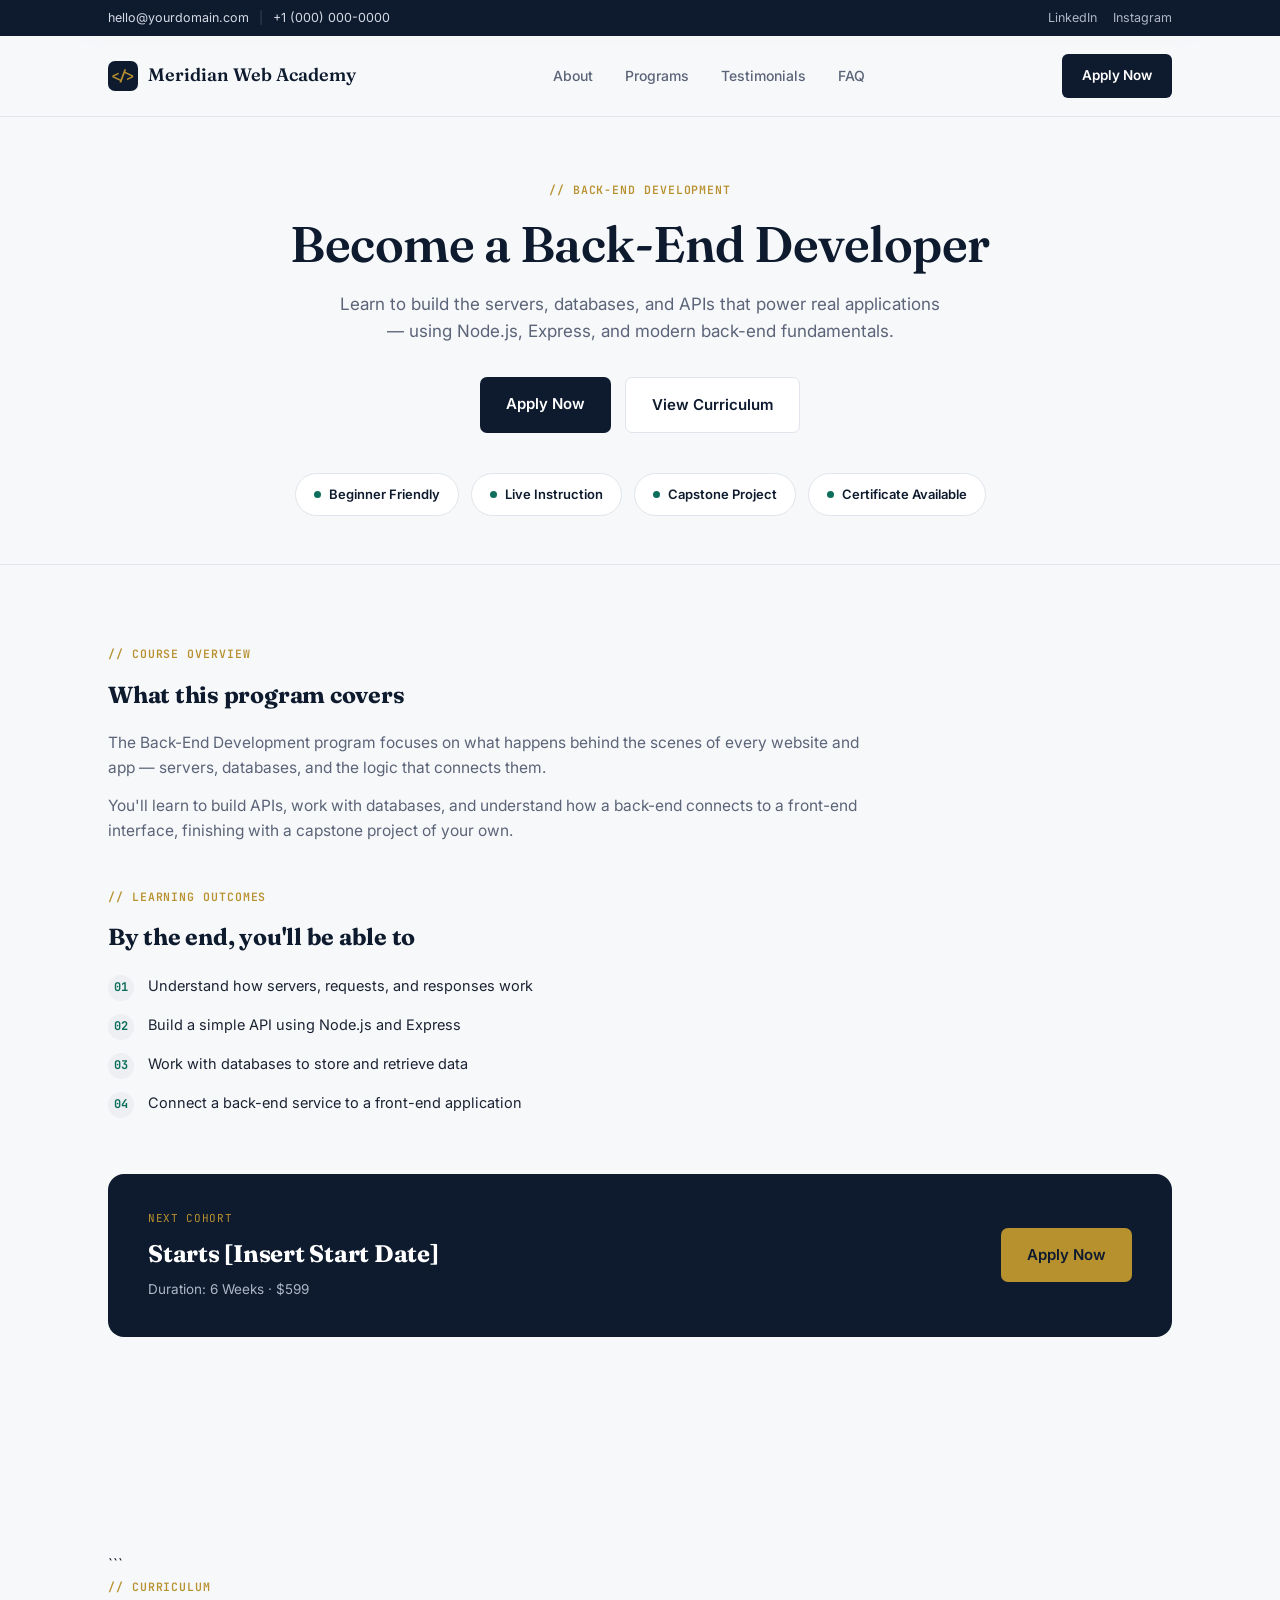
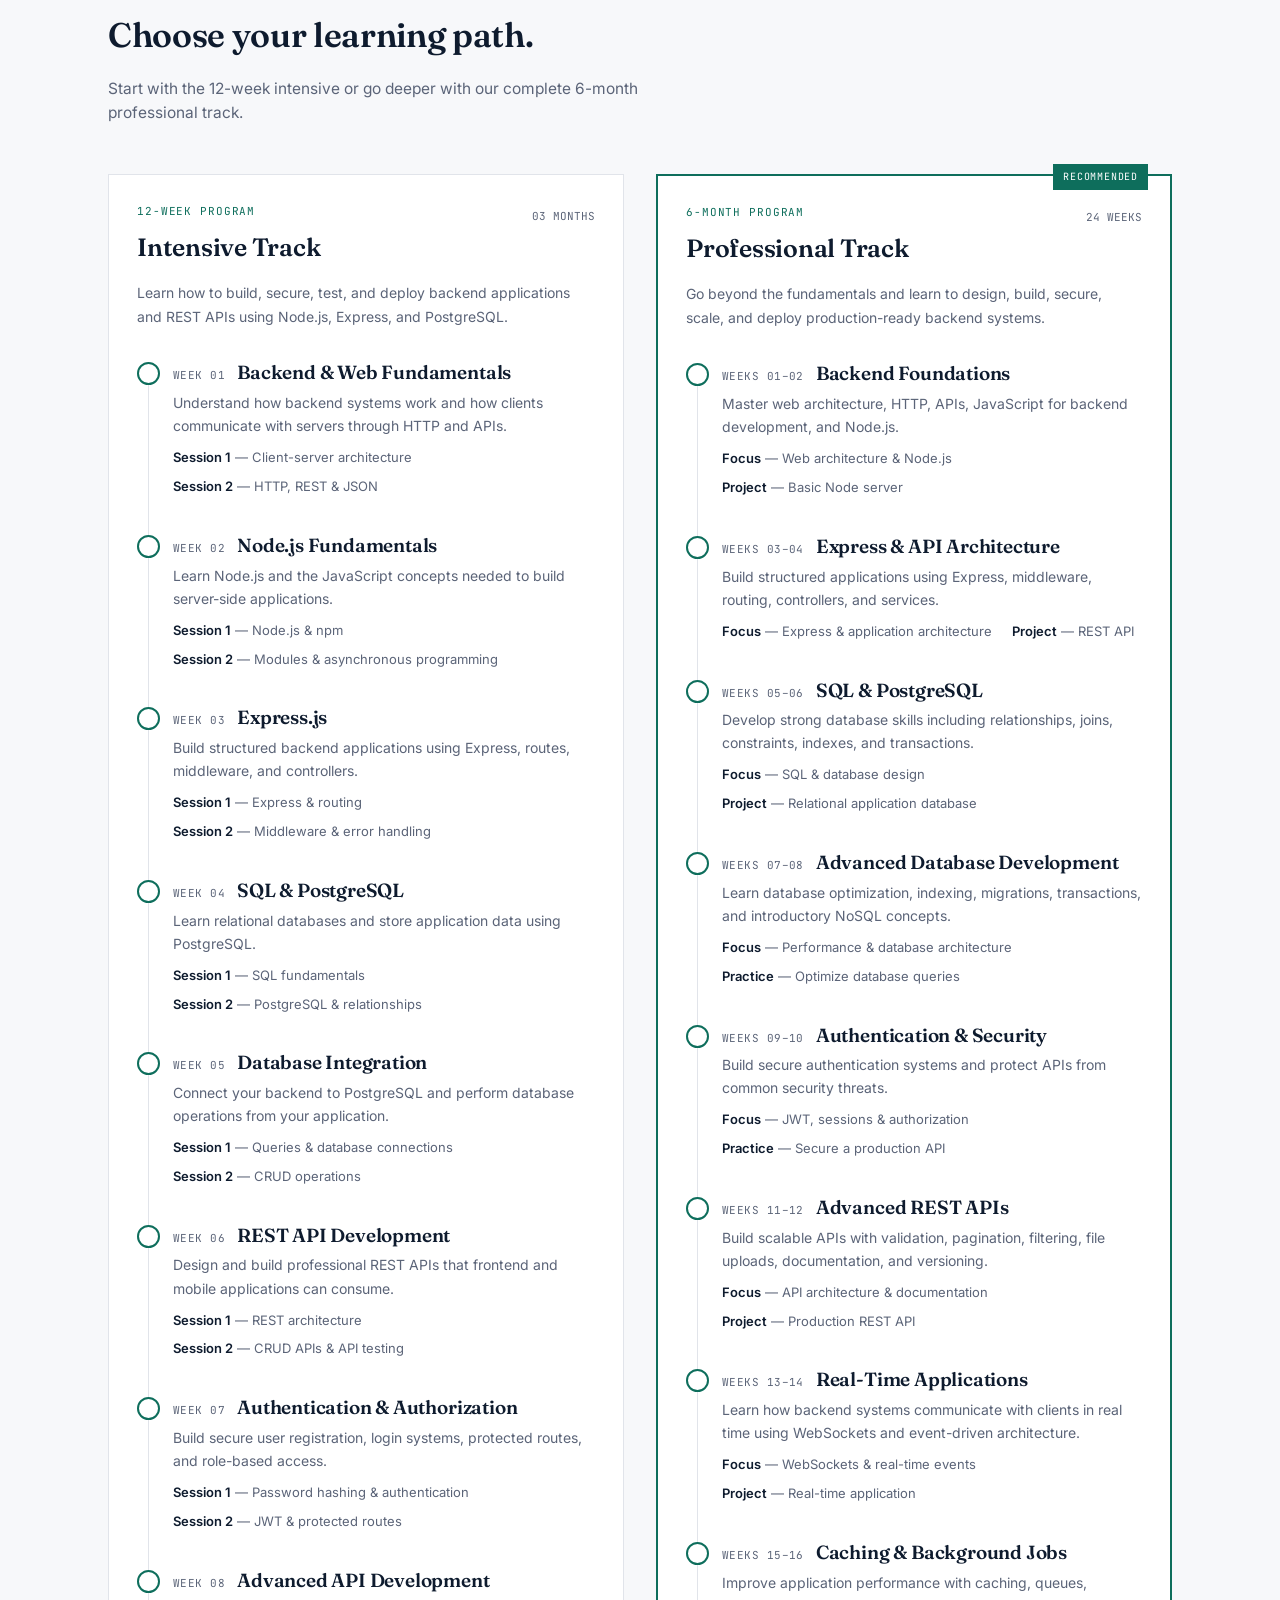
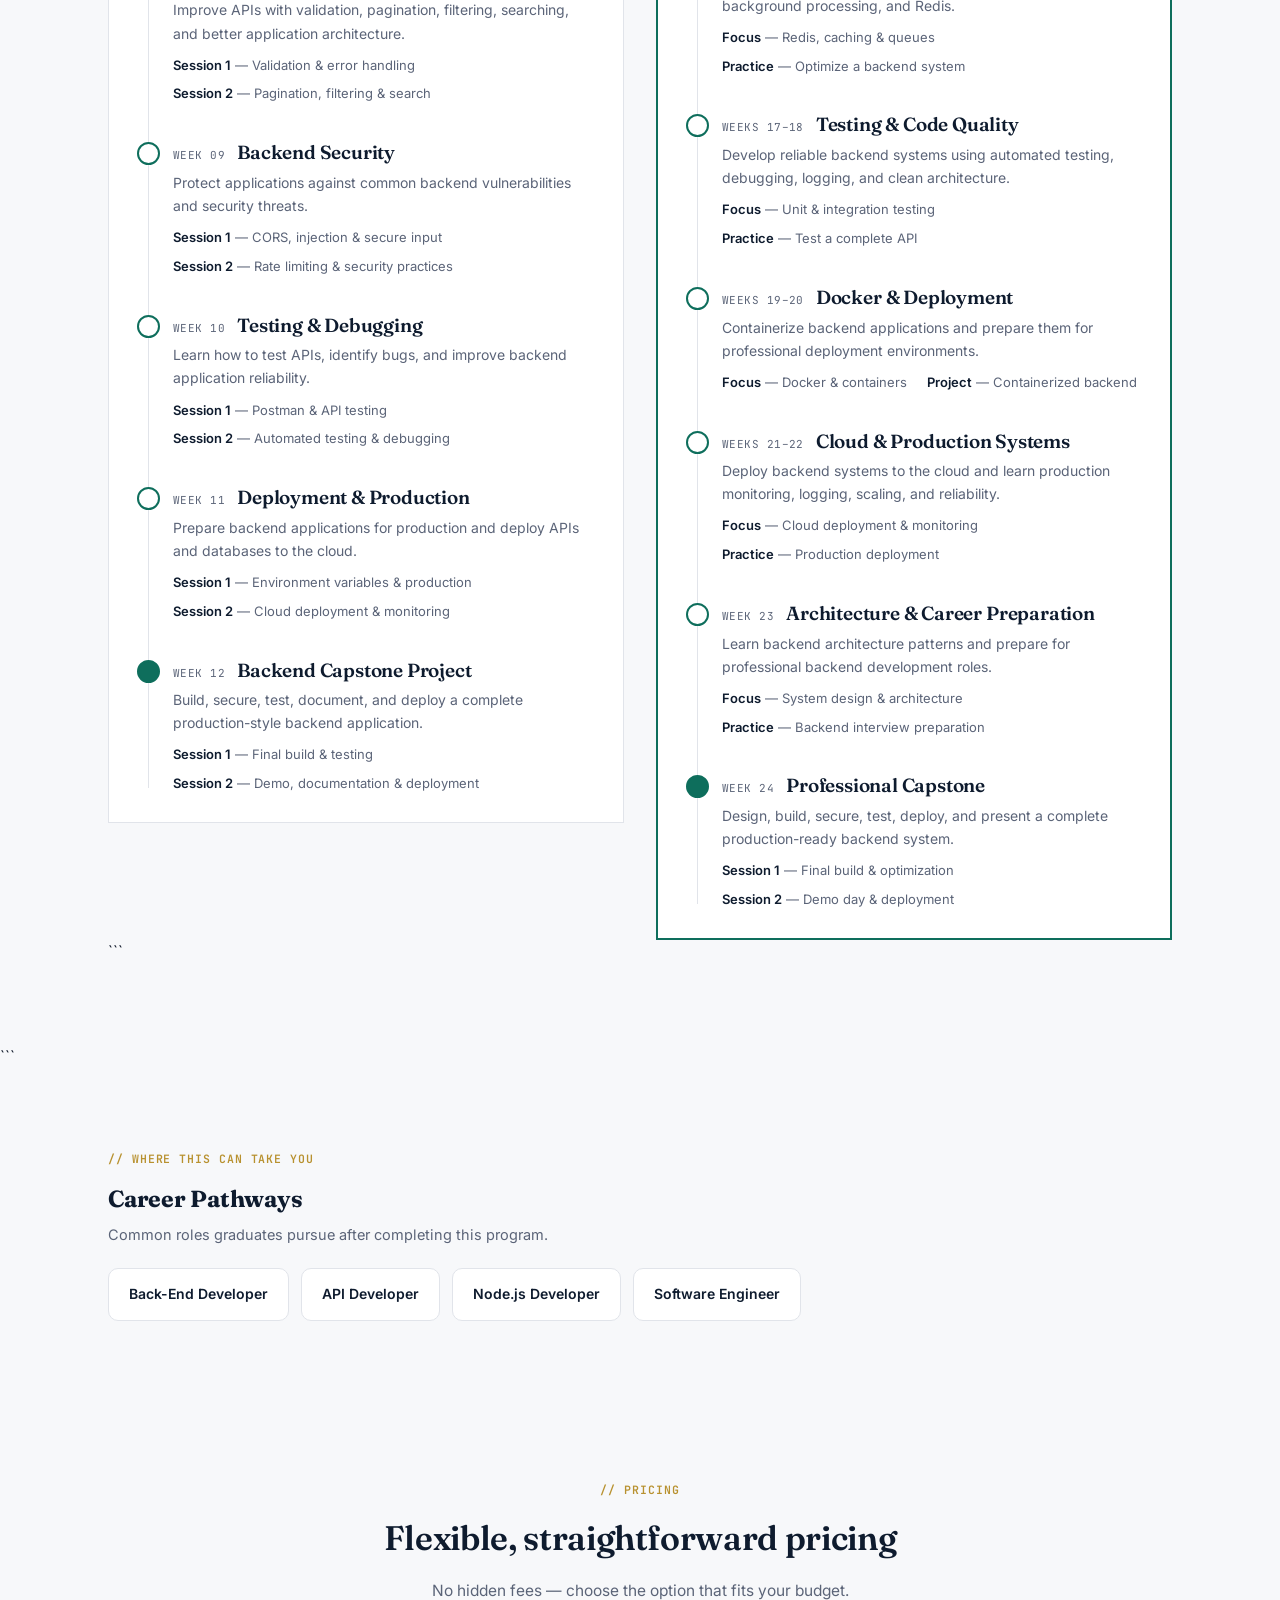
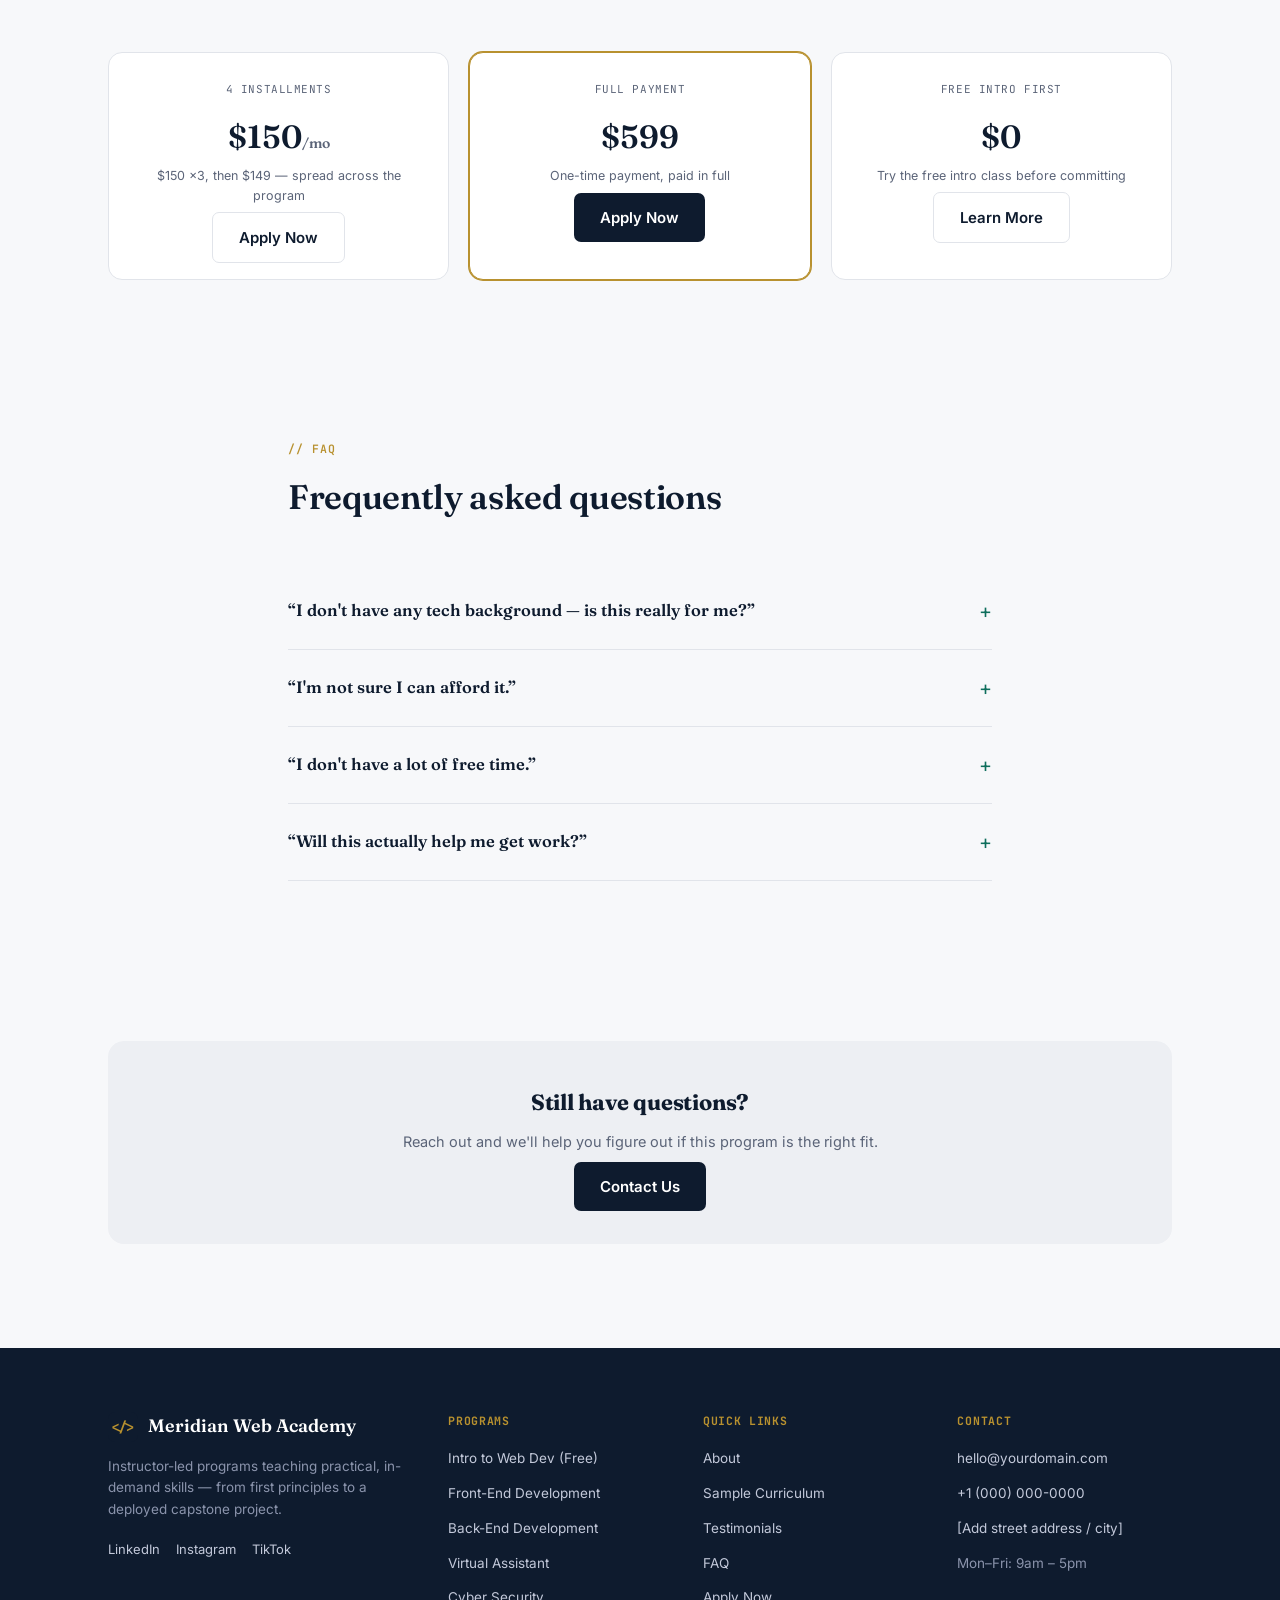
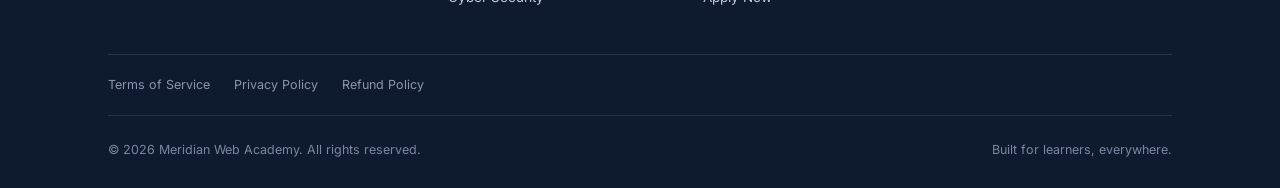
==== backend-development.html @ faec6635 "meridian web academy" ====
<!DOCTYPE html>
<html lang="en">
<head>
<meta charset="UTF-8">
<title>Back-End Development — Meridian Web Academy</title>
<meta name="viewport" content="width=device-width, initial-scale=1.0">
<link rel="preconnect" href="https://fonts.googleapis.com">
<link rel="preconnect" href="https://fonts.gstatic.com" crossorigin>
<link href="https://fonts.googleapis.com/css2?family=Fraunces:opsz,wght@9..144,500;9..144,600;9..144,700&family=Inter:wght@400;500;600;700&family=JetBrains+Mono:wght@500;600&display=swap" rel="stylesheet">
<link rel="stylesheet" href="css/styles.css">
</head>
<body>

<header>
  <div class="topbar">
    <div class="wrap topbar-inner">
      <div class="topbar-contact">
        <a href="mailto:hello@yourdomain.com">hello@yourdomain.com</a>
        <span class="divider">|</span>
        <a href="tel:+10000000000">+1 (000) 000-0000</a>
      </div>
      <div class="topbar-social">
        <a href="#">LinkedIn</a>
        <a href="#">Instagram</a>
      </div>
    </div>
  </div>
  <nav class="nav wrap">
    <a href="index.html" class="logo"><span class="mark mono">&lt;/&gt;</span>Meridian Web Academy</a>
    <div class="nav-links">
      <a href="index.html#about">About</a>
      <a href="index.html#programs">Programs</a>
      <a href="index.html#testimonials">Testimonials</a>
      <a href="index.html#faq">FAQ</a>
    </div>
    <a href="index.html#enroll" class="nav-cta">Apply Now</a>
  </nav>
</header>

<section class="course-hero">
  <div class="wrap course-hero-inner">
    <div class="kicker">// back-end development</div>
    <h1>Become a Back-End Developer</h1>
    <p class="lead">Learn to build the servers, databases, and APIs that power real applications — using Node.js, Express, and modern back-end fundamentals.</p>
    <div class="course-hero-actions">
      <a href="index.html#enroll" class="btn-primary">Apply Now</a>
      <a href="#curriculum" class="btn-ghost">View Curriculum</a>
    </div>
  </div>
  <div class="wrap feature-pills">
    <div class="feature-pill"><span class="dot"></span>Beginner Friendly</div>
    <div class="feature-pill"><span class="dot"></span>Live Instruction</div>
    <div class="feature-pill"><span class="dot"></span>Capstone Project</div>
    <div class="feature-pill"><span class="dot"></span>Certificate Available</div>
  </div>
</section>

<section>
  <div class="wrap">
    <div class="kicker">// course overview</div>
    <h2 style="margin-bottom:18px;">What this program covers</h2>
    <div class="course-overview">
      <p>The Back-End Development program focuses on what happens behind the scenes of every website and app — servers, databases, and the logic that connects them.</p>
      <p>You'll learn to build APIs, work with databases, and understand how a back-end connects to a front-end interface, finishing with a capstone project of your own.</p>
    </div>

    <div class="kicker" style="margin-top:44px;">// learning outcomes</div>
    <h2 style="margin-bottom:6px;">By the end, you'll be able to</h2>
    <ul class="outcomes-list">
      <li><span class="num mono">01</span><span>Understand how servers, requests, and responses work</span></li>
      <li><span class="num mono">02</span><span>Build a simple API using Node.js and Express</span></li>
      <li><span class="num mono">03</span><span>Work with databases to store and retrieve data</span></li>
      <li><span class="num mono">04</span><span>Connect a back-end service to a front-end application</span></li>
    </ul>

    <div class="cohort-banner">
      <div class="info">
        <div class="label">Next Cohort</div>
        <h3>Starts [Insert Start Date]</h3>
        <div class="meta">Duration: 6 Weeks &middot; $599</div>
      </div>
      <div class="actions">
        <a href="index.html#enroll" class="btn-primary">Apply Now</a>
      </div>
    </div>
  </div>
</section>

<section id="curriculum">
  <div class="wrap">

```
<div class="section-head">
  <div class="kicker">// curriculum</div>
  <h2>Choose your learning path.</h2>
  <p>Start with the 12-week intensive or go deeper with our complete 6-month professional track.</p>
</div>

<div class="curriculum-grid">

  <!-- ==================== 12-WEEK PROGRAM ==================== -->
  <div class="curriculum-track">

    <div class="track-header">
      <div>
        <span class="track-label mono">12-WEEK PROGRAM</span>
        <h3>Intensive Track</h3>
      </div>
      <span class="track-duration mono">03 MONTHS</span>
    </div>

    <p class="track-description">
      Learn how to build, secure, test, and deploy backend applications
      and REST APIs using Node.js, Express, and PostgreSQL.
    </p>

    <div class="curriculum-timeline">

      <div class="module">
        <div class="module-head">
          <span class="tag mono">Week 01</span>
          <h3>Backend & Web Fundamentals</h3>
        </div>
        <p>Understand how backend systems work and how clients communicate with servers through HTTP and APIs.</p>
        <div class="sessions">
          <span><b>Session 1</b> — Client-server architecture</span>
          <span><b>Session 2</b> — HTTP, REST & JSON</span>
        </div>
      </div>

      <div class="module">
        <div class="module-head">
          <span class="tag mono">Week 02</span>
          <h3>Node.js Fundamentals</h3>
        </div>
        <p>Learn Node.js and the JavaScript concepts needed to build server-side applications.</p>
        <div class="sessions">
          <span><b>Session 1</b> — Node.js & npm</span>
          <span><b>Session 2</b> — Modules & asynchronous programming</span>
        </div>
      </div>

      <div class="module">
        <div class="module-head">
          <span class="tag mono">Week 03</span>
          <h3>Express.js</h3>
        </div>
        <p>Build structured backend applications using Express, routes, middleware, and controllers.</p>
        <div class="sessions">
          <span><b>Session 1</b> — Express & routing</span>
          <span><b>Session 2</b> — Middleware & error handling</span>
        </div>
      </div>

      <div class="module">
        <div class="module-head">
          <span class="tag mono">Week 04</span>
          <h3>SQL & PostgreSQL</h3>
        </div>
        <p>Learn relational databases and store application data using PostgreSQL.</p>
        <div class="sessions">
          <span><b>Session 1</b> — SQL fundamentals</span>
          <span><b>Session 2</b> — PostgreSQL & relationships</span>
        </div>
      </div>

      <div class="module">
        <div class="module-head">
          <span class="tag mono">Week 05</span>
          <h3>Database Integration</h3>
        </div>
        <p>Connect your backend to PostgreSQL and perform database operations from your application.</p>
        <div class="sessions">
          <span><b>Session 1</b> — Queries & database connections</span>
          <span><b>Session 2</b> — CRUD operations</span>
        </div>
      </div>

      <div class="module">
        <div class="module-head">
          <span class="tag mono">Week 06</span>
          <h3>REST API Development</h3>
        </div>
        <p>Design and build professional REST APIs that frontend and mobile applications can consume.</p>
        <div class="sessions">
          <span><b>Session 1</b> — REST architecture</span>
          <span><b>Session 2</b> — CRUD APIs & API testing</span>
        </div>
      </div>

      <div class="module">
        <div class="module-head">
          <span class="tag mono">Week 07</span>
          <h3>Authentication & Authorization</h3>
        </div>
        <p>Build secure user registration, login systems, protected routes, and role-based access.</p>
        <div class="sessions">
          <span><b>Session 1</b> — Password hashing & authentication</span>
          <span><b>Session 2</b> — JWT & protected routes</span>
        </div>
      </div>

      <div class="module">
        <div class="module-head">
          <span class="tag mono">Week 08</span>
          <h3>Advanced API Development</h3>
        </div>
        <p>Improve APIs with validation, pagination, filtering, searching, and better application architecture.</p>
        <div class="sessions">
          <span><b>Session 1</b> — Validation & error handling</span>
          <span><b>Session 2</b> — Pagination, filtering & search</span>
        </div>
      </div>

      <div class="module">
        <div class="module-head">
          <span class="tag mono">Week 09</span>
          <h3>Backend Security</h3>
        </div>
        <p>Protect applications against common backend vulnerabilities and security threats.</p>
        <div class="sessions">
          <span><b>Session 1</b> — CORS, injection & secure input</span>
          <span><b>Session 2</b> — Rate limiting & security practices</span>
        </div>
      </div>

      <div class="module">
        <div class="module-head">
          <span class="tag mono">Week 10</span>
          <h3>Testing & Debugging</h3>
        </div>
        <p>Learn how to test APIs, identify bugs, and improve backend application reliability.</p>
        <div class="sessions">
          <span><b>Session 1</b> — Postman & API testing</span>
          <span><b>Session 2</b> — Automated testing & debugging</span>
        </div>
      </div>

      <div class="module">
        <div class="module-head">
          <span class="tag mono">Week 11</span>
          <h3>Deployment & Production</h3>
        </div>
        <p>Prepare backend applications for production and deploy APIs and databases to the cloud.</p>
        <div class="sessions">
          <span><b>Session 1</b> — Environment variables & production</span>
          <span><b>Session 2</b> — Cloud deployment & monitoring</span>
        </div>
      </div>

      <div class="module capstone">
        <div class="module-head">
          <span class="tag mono">Week 12</span>
          <h3>Backend Capstone Project</h3>
        </div>
        <p>Build, secure, test, document, and deploy a complete production-style backend application.</p>
        <div class="sessions">
          <span><b>Session 1</b> — Final build & testing</span>
          <span><b>Session 2</b> — Demo, documentation & deployment</span>
        </div>
      </div>

    </div>
  </div>


  <!-- ==================== 6-MONTH PROGRAM ==================== -->
  <div class="curriculum-track featured">

    <div class="track-header">
      <div>
        <span class="track-label mono">6-MONTH PROGRAM</span>
        <h3>Professional Track</h3>
      </div>
      <span class="track-duration mono">24 WEEKS</span>
    </div>

    <p class="track-description">
      Go beyond the fundamentals and learn to design, build, secure,
      scale, and deploy production-ready backend systems.
    </p>

    <div class="curriculum-timeline">

      <div class="module">
        <div class="module-head">
          <span class="tag mono">Weeks 01–02</span>
          <h3>Backend Foundations</h3>
        </div>
        <p>Master web architecture, HTTP, APIs, JavaScript for backend development, and Node.js.</p>
        <div class="sessions">
          <span><b>Focus</b> — Web architecture & Node.js</span>
          <span><b>Project</b> — Basic Node server</span>
        </div>
      </div>

      <div class="module">
        <div class="module-head">
          <span class="tag mono">Weeks 03–04</span>
          <h3>Express & API Architecture</h3>
        </div>
        <p>Build structured applications using Express, middleware, routing, controllers, and services.</p>
        <div class="sessions">
          <span><b>Focus</b> — Express & application architecture</span>
          <span><b>Project</b> — REST API</span>
        </div>
      </div>

      <div class="module">
        <div class="module-head">
          <span class="tag mono">Weeks 05–06</span>
          <h3>SQL & PostgreSQL</h3>
        </div>
        <p>Develop strong database skills including relationships, joins, constraints, indexes, and transactions.</p>
        <div class="sessions">
          <span><b>Focus</b> — SQL & database design</span>
          <span><b>Project</b> — Relational application database</span>
        </div>
      </div>

      <div class="module">
        <div class="module-head">
          <span class="tag mono">Weeks 07–08</span>
          <h3>Advanced Database Development</h3>
        </div>
        <p>Learn database optimization, indexing, migrations, transactions, and introductory NoSQL concepts.</p>
        <div class="sessions">
          <span><b>Focus</b> — Performance & database architecture</span>
          <span><b>Practice</b> — Optimize database queries</span>
        </div>
      </div>

      <div class="module">
        <div class="module-head">
          <span class="tag mono">Weeks 09–10</span>
          <h3>Authentication & Security</h3>
        </div>
        <p>Build secure authentication systems and protect APIs from common security threats.</p>
        <div class="sessions">
          <span><b>Focus</b> — JWT, sessions & authorization</span>
          <span><b>Practice</b> — Secure a production API</span>
        </div>
      </div>

      <div class="module">
        <div class="module-head">
          <span class="tag mono">Weeks 11–12</span>
          <h3>Advanced REST APIs</h3>
        </div>
        <p>Build scalable APIs with validation, pagination, filtering, file uploads, documentation, and versioning.</p>
        <div class="sessions">
          <span><b>Focus</b> — API architecture & documentation</span>
          <span><b>Project</b> — Production REST API</span>
        </div>
      </div>

      <div class="module">
        <div class="module-head">
          <span class="tag mono">Weeks 13–14</span>
          <h3>Real-Time Applications</h3>
        </div>
        <p>Learn how backend systems communicate with clients in real time using WebSockets and event-driven architecture.</p>
        <div class="sessions">
          <span><b>Focus</b> — WebSockets & real-time events</span>
          <span><b>Project</b> — Real-time application</span>
        </div>
      </div>

      <div class="module">
        <div class="module-head">
          <span class="tag mono">Weeks 15–16</span>
          <h3>Caching & Background Jobs</h3>
        </div>
        <p>Improve application performance with caching, queues, background processing, and Redis.</p>
        <div class="sessions">
          <span><b>Focus</b> — Redis, caching & queues</span>
          <span><b>Practice</b> — Optimize a backend system</span>
        </div>
      </div>

      <div class="module">
        <div class="module-head">
          <span class="tag mono">Weeks 17–18</span>
          <h3>Testing & Code Quality</h3>
        </div>
        <p>Develop reliable backend systems using automated testing, debugging, logging, and clean architecture.</p>
        <div class="sessions">
          <span><b>Focus</b> — Unit & integration testing</span>
          <span><b>Practice</b> — Test a complete API</span>
        </div>
      </div>

      <div class="module">
        <div class="module-head">
          <span class="tag mono">Weeks 19–20</span>
          <h3>Docker & Deployment</h3>
        </div>
        <p>Containerize backend applications and prepare them for professional deployment environments.</p>
        <div class="sessions">
          <span><b>Focus</b> — Docker & containers</span>
          <span><b>Project</b> — Containerized backend</span>
        </div>
      </div>

      <div class="module">
        <div class="module-head">
          <span class="tag mono">Weeks 21–22</span>
          <h3>Cloud & Production Systems</h3>
        </div>
        <p>Deploy backend systems to the cloud and learn production monitoring, logging, scaling, and reliability.</p>
        <div class="sessions">
          <span><b>Focus</b> — Cloud deployment & monitoring</span>
          <span><b>Practice</b> — Production deployment</span>
        </div>
      </div>

      <div class="module">
        <div class="module-head">
          <span class="tag mono">Week 23</span>
          <h3>Architecture & Career Preparation</h3>
        </div>
        <p>Learn backend architecture patterns and prepare for professional backend development roles.</p>
        <div class="sessions">
          <span><b>Focus</b> — System design & architecture</span>
          <span><b>Practice</b> — Backend interview preparation</span>
        </div>
      </div>

      <div class="module capstone">
        <div class="module-head">
          <span class="tag mono">Week 24</span>
          <h3>Professional Capstone</h3>
        </div>
        <p>Design, build, secure, test, deploy, and present a complete production-ready backend system.</p>
        <div class="sessions">
          <span><b>Session 1</b> — Final build & optimization</span>
          <span><b>Session 2</b> — Demo day & deployment</span>
        </div>
      </div>

    </div>
  </div>

</div>
```

  </div>
</section>
```


<section>
  <div class="wrap">
    <div class="kicker">// where this can take you</div>
    <h2 style="margin-bottom:6px;">Career Pathways</h2>
    <p style="color:var(--slate);font-size:14.5px;max-width:60ch;">Common roles graduates pursue after completing this program.</p>
    <div class="career-pills">
      <div class="career-pill">Back-End Developer</div>
      <div class="career-pill">API Developer</div>
      <div class="career-pill">Node.js Developer</div>
      <div class="career-pill">Software Engineer</div>
    </div>
  </div>
</section>

<section>
  <div class="wrap">
    <div class="section-head center">
      <div class="kicker">// pricing</div>
      <h2>Flexible, straightforward pricing</h2>
      <p>No hidden fees — choose the option that fits your budget.</p>
    </div>
    <div class="pricing-tiers">
      <div class="tier-card">
        <div class="tier-label">4 Installments</div>
        <div class="tier-price">$150<span style="font-size:14px;color:var(--slate);">/mo</span></div>
        <div class="tier-note">$150 x3, then $149 — spread across the program</div>
        <a href="index.html#enroll" class="btn-ghost full">Apply Now</a>
      </div>
      <div class="tier-card featured">
        <div class="tier-label">Full Payment</div>
        <div class="tier-price">$599</div>
        <div class="tier-note">One-time payment, paid in full</div>
        <a href="index.html#enroll" class="btn-primary full">Apply Now</a>
      </div>
      <div class="tier-card">
        <div class="tier-label">Free Intro First</div>
        <div class="tier-price">$0</div>
        <div class="tier-note">Try the free intro class before committing</div>
        <a href="intro-to-web-development.html" class="btn-ghost full">Learn More</a>
      </div>
    </div>
  </div>
</section>

<section id="faq">
  <div class="wrap" style="max-width:760px;">
    <div class="section-head">
      <div class="kicker">// faq</div>
      <h2>Frequently asked questions</h2>
    </div>
    <details class="faq-item">
      <summary>“I don't have any tech background — is this really for me?”</summary>
      <p>Yes. Most students who join have zero prior experience. This program is built to start from first principles, so no background is assumed going in.</p>
    </details>
    <details class="faq-item">
      <summary>“I'm not sure I can afford it.”</summary>
      <p>Payment plans are available so you're not paying the full amount upfront — see the pricing options below, or start with the free Intro to Web Development class first.</p>
    </details>
    <details class="faq-item">
      <summary>“I don't have a lot of free time.”</summary>
      <p>Sessions are scheduled to fit around a job, school, or other commitments rather than replace your schedule entirely.</p>
    </details>
    <details class="faq-item">
      <summary>“Will this actually help me get work?”</summary>
      <p>You'll finish with a real capstone project you build yourself — something you can show in a portfolio, job application, or client pitch. We don't guarantee job placement, but we do guarantee tangible proof of what you can do.</p>
    </details>
  </div>
</section>

<section>
  <div class="wrap">
    <div class="help-banner">
      <h3>Still have questions?</h3>
      <p>Reach out and we'll help you figure out if this program is the right fit.</p>
      <a href="mailto:hello@yourdomain.com" class="btn-primary">Contact Us</a>
    </div>
  </div>
</section>

<footer>
  <div class="wrap">
    <div class="footer-grid">
      <div class="footer-brand">
        <div class="logo"><span class="mark mono">&lt;/&gt;</span>Meridian Web Academy</div>
        <p>Instructor-led programs teaching practical, in-demand skills — from first principles to a deployed capstone project.</p>
        <div class="footer-social">
          <a href="#">LinkedIn</a>
          <a href="#">Instagram</a>
          <a href="#">TikTok</a>
        </div>
      </div>
      <div class="footer-col">
        <h4>Programs</h4>
        <ul>
          <li><a href="intro-to-web-development.html">Intro to Web Dev (Free)</a></li>
          <li><a href="frontend-development.html">Front-End Development</a></li>
          <li><a href="backend-development.html">Back-End Development</a></li>
          <li><a href="virtual-assistant.html">Virtual Assistant</a></li>
          <li><a href="cyber-security.html">Cyber Security</a></li>
        </ul>
      </div>
      <div class="footer-col">
        <h4>Quick Links</h4>
        <ul>
          <li><a href="index.html#about">About</a></li>
          <li><a href="index.html#curriculum">Sample Curriculum</a></li>
          <li><a href="index.html#testimonials">Testimonials</a></li>
          <li><a href="index.html#faq">FAQ</a></li>
          <li><a href="index.html#enroll">Apply Now</a></li>
        </ul>
      </div>
      <div class="footer-col">
        <h4>Contact</h4>
        <ul>
          <li><a href="mailto:hello@yourdomain.com">hello@yourdomain.com</a></li>
          <li><a href="tel:+10000000000">+1 (000) 000-0000</a></li>
          <li><a href="#">[Add street address / city]</a></li>
          <li><span class="footer-hours">Mon–Fri: 9am – 5pm</span></li>
        </ul>
      </div>
    </div>
    <div class="footer-legal-row">
      <div class="footer-col legal">
        <a href="#">Terms of Service</a>
        <a href="#">Privacy Policy</a>
        <a href="#">Refund Policy</a>
      </div>
    </div>
    <div class="footer-bottom">
      <span>© 2026 Meridian Web Academy. All rights reserved.</span>
      <span>Built for learners, everywhere.</span>
    </div>
  </div>
</footer>

<script src="js/main.js"></script>
</body>
</html>
---- css/styles.css ----
:root{
    --navy:#0E1B2E;
    --navy-soft:#152A45;
    --paper:#F7F8FA;
    --paper-dim:#EDEFF3;
    --ink:#1B2333;
    --slate:#5B6478;
    --line:#E1E4EA;
    --gold:#B8912F;
    --teal:#0E6E5C;
    --teal-dark:#0A5548;
    --white:#FFFFFF;
  }
  *{box-sizing:border-box; margin:0; padding:0;}
  html{scroll-behavior:smooth;}
  body{
    background:var(--paper);
    color:var(--ink);
    font-family:'Inter', sans-serif;
    line-height:1.6;
    font-size:15.5px;
  }
  @media (prefers-reduced-motion: reduce){ *{animation:none !important; transition:none !important;} }
  a{color:inherit; text-decoration:none;}
  ul,ol{list-style:none;}
  img{max-width:100%; display:block;}
  .wrap{max-width:1120px; margin:0 auto; padding:0 28px;}
  .mono{font-family:'JetBrains Mono', monospace;}
  h1,h2,h3{font-family:'Fraunces', serif; letter-spacing:-0.01em; color:var(--navy);}

  /* ===== HEADER ===== */
  header{
    position:sticky; top:0; z-index:60;
    background:var(--paper);
    border-bottom:1px solid var(--line);
  }
  .topbar{ background:var(--navy); }
  .topbar-inner{
    display:flex; align-items:center; justify-content:space-between;
    padding:8px 28px; font-size:12.5px; color:#AEB6C8;
  }
  .topbar-contact{ display:flex; align-items:center; gap:10px; }
  .topbar-contact a{ color:#D5DAE5; }
  .topbar-contact a:hover{ color:var(--gold); }
  .topbar .divider{ color:#3A4258; }
  .topbar-social{ display:flex; gap:16px; }
  .topbar-social a{ color:#AEB6C8; }
  .topbar-social a:hover{ color:var(--gold); }
  @media (max-width:640px){ .topbar-social{ display:none; } }

  .nav{
    display:flex; align-items:center; justify-content:space-between; padding:18px 28px;
    background:rgba(247,248,250,0.92); backdrop-filter:blur(10px);
  }
  .logo{display:flex; align-items:center; gap:10px; font-family:'Fraunces',serif; font-weight:600; font-size:18px; color:var(--navy);}
  .logo .mark{
    width:30px; height:30px; border-radius:7px; background:var(--navy);
    display:flex; align-items:center; justify-content:center;
    color:var(--gold); font-family:'JetBrains Mono',monospace; font-weight:700; font-size:14px;
  }
  .nav-links{display:flex; gap:32px; font-size:14px; color:var(--slate); font-weight:500;}
  .nav-links a:hover{color:var(--navy);}
  .nav-cta{
    background:var(--navy); color:var(--white); font-weight:600; font-size:13.5px;
    padding:11px 20px; border-radius:6px;
  }
  .nav-cta:hover{background:var(--teal-dark);}
  @media (max-width:760px){ .nav-links{display:none;} }

  /* ===== HERO ===== */
  .hero{padding:96px 28px 0; border-bottom:1px solid var(--line);}
  .hero-inner{max-width:680px; margin:0 auto; text-align:center;}
  .eyebrow{
    display:inline-flex; align-items:center; gap:8px;
    font-family:'JetBrains Mono',monospace; font-size:12px; letter-spacing:0.04em; color:var(--teal);
    text-transform:uppercase; margin-bottom:24px;
  }
  .eyebrow::before, .eyebrow::after{content:""; width:20px; height:1px; background:var(--teal); opacity:0.5;}
  h1{font-size:clamp(34px,6vw,54px); line-height:1.08; font-weight:600;}
  h1 .accent{color:var(--teal); font-style:italic;}
  .hero p.lead{
    margin:22px auto 0; font-size:17px; color:var(--slate); max-width:52ch;
  }
  .hero-actions{display:flex; gap:14px; margin-top:34px; justify-content:center; flex-wrap:wrap;}
  .btn-primary{
    background:var(--navy); color:var(--white); font-weight:600; font-size:15px;
    padding:15px 26px; border-radius:7px;
  }
  .btn-primary:hover{background:var(--teal-dark);}
  .btn-ghost{
    border:1px solid var(--line); color:var(--navy); font-weight:600; font-size:15px;
    padding:15px 26px; border-radius:7px; background:var(--white);
  }
  .btn-ghost:hover{border-color:var(--navy);}

  .stat-bar{
    margin-top:64px; border-top:1px solid var(--line);
    display:grid; grid-template-columns:repeat(4,1fr);
  }
  .stat-bar div{
    padding:26px 12px; text-align:center; border-right:1px solid var(--line);
  }
  .stat-bar div:last-child{border-right:none;}
  .stat-bar b{display:block; font-family:'Fraunces',serif; font-size:26px; color:var(--navy); font-weight:600;}
  .stat-bar span{font-size:12px; color:var(--slate);}
  @media (max-width:640px){ .stat-bar{grid-template-columns:repeat(2,1fr);} .stat-bar div{border-bottom:1px solid var(--line);} }

  /* ===== SECTION shared ===== */
  section{padding:80px 28px;}
  .section-head{max-width:600px; margin-bottom:48px;}
  .section-head.center{margin-left:auto; margin-right:auto; text-align:center;}
  .kicker{
    font-family:'JetBrains Mono',monospace; font-size:11.5px; color:var(--gold);
    text-transform:uppercase; letter-spacing:0.08em; margin-bottom:12px; font-weight:600;
  }
  .section-head h2{font-size:clamp(26px,4vw,34px); font-weight:600; margin-bottom:14px;}
  .section-head p{color:var(--slate); font-size:15.5px;}

  /* ===== WHY CHOOSE US ===== */
  .why-grid{ display:grid; grid-template-columns:repeat(3,1fr); gap:22px; margin-top:44px; }
  @media (max-width:820px){ .why-grid{ grid-template-columns:1fr; } }
  .why-card{
    background:var(--white); border:1px solid var(--line); border-radius:14px; padding:30px 28px;
  }
  .why-icon{
    width:42px; height:42px; border-radius:10px; background:var(--paper-dim); color:var(--teal);
    display:flex; align-items:center; justify-content:center; font-size:14px; font-weight:700;
    margin-bottom:18px;
  }
  .why-card h3{ font-size:18px; font-weight:600; margin-bottom:10px; }
  .why-card p{ font-size:14px; color:var(--slate); }

  /* ===== ABOUT / OUTCOMES ===== */
  .about{background:var(--white); border-top:1px solid var(--line); border-bottom:1px solid var(--line);}
  .about-grid{display:grid; grid-template-columns:1.1fr 1fr; gap:56px; align-items:start;}
  @media (max-width:820px){.about-grid{grid-template-columns:1fr;}}
  .about-grid p{color:var(--slate); margin-bottom:16px; font-size:15.5px;}
  .about-grid strong{color:var(--navy);}
  .outcome-card{
    background:var(--paper); border:1px solid var(--line); border-radius:10px;
    padding:18px 20px; margin-bottom:12px; display:flex; gap:14px; align-items:flex-start;
  }
  .outcome-card .num{
    font-family:'JetBrains Mono',monospace; font-size:13px; color:var(--teal); font-weight:700;
    flex-shrink:0; padding-top:2px;
  }
  .outcome-card h4{font-family:'Inter',sans-serif; font-size:14.5px; font-weight:600; color:var(--navy); margin-bottom:4px;}
  .outcome-card p{font-size:13.5px; color:var(--slate); margin:0;}

 /* ===== CURRICULUM ===== */

.curriculum-grid{
  display:grid;
  grid-template-columns:repeat(2, minmax(0, 1fr));
  gap:32px;
  align-items:start;
}

/* ===== PROGRAM TRACK ===== */

.curriculum-track{
  min-width:0;
  padding:28px;
  border:1px solid var(--line);
  background:var(--white);
}

.curriculum-track.featured{
  border:2px solid var(--teal);
  position:relative;
}

/* Featured badge */

.curriculum-track.featured::before{
  content:"RECOMMENDED";
  position:absolute;
  top:-12px;
  right:22px;
  padding:5px 10px;
  background:var(--teal);
  color:var(--white);
  font-family:'JetBrains Mono',monospace;
  font-size:10px;
  letter-spacing:0.08em;
}

/* ===== TRACK HEADER ===== */

.track-header{
  display:flex;
  justify-content:space-between;
  align-items:flex-start;
  gap:20px;
  margin-bottom:14px;
}

.track-label{
  display:block;
  font-family:'JetBrains Mono',monospace;
  font-size:11px;
  color:var(--teal);
  letter-spacing:0.08em;
  text-transform:uppercase;
}

.track-header h3{
  margin-top:6px;
  font-size:25px;
  font-weight:600;
}

.track-duration{
  font-family:'JetBrains Mono',monospace;
  font-size:11px;
  color:var(--slate);
  white-space:nowrap;
  padding-top:5px;
}

.track-description{
  color:var(--slate);
  font-size:14px;
  line-height:1.7;
  margin-bottom:32px;
  max-width:60ch;
}


/* ===== TIMELINE ===== */

.curriculum-timeline{
  position:relative;
  padding-left:36px;
}

.curriculum-timeline::before{
  content:"";
  position:absolute;
  left:11px;
  top:6px;
  bottom:6px;
  width:1px;
  background:var(--line);
}

.module{
  position:relative;
  padding-bottom:36px;
}

.module:last-child{
  padding-bottom:0;
}

.module::before{
  content:"";
  position:absolute;
  left:-36px;
  top:2px;
  width:23px;
  height:23px;
  border-radius:50%;
  background:var(--white);
  border:2px solid var(--teal);
  box-sizing:border-box;
}

.module.capstone::before{
  background:var(--teal);
}

.module-head{
  display:flex;
  align-items:baseline;
  gap:12px;
  margin-bottom:6px;
  flex-wrap:wrap;
}

.module-head .tag{
  font-family:'JetBrains Mono',monospace;
  font-size:11px;
  color:var(--slate);
  text-transform:uppercase;
  letter-spacing:0.04em;
}

.module h3{
  font-size:19px;
  font-weight:600;
  line-height:1.3;
}

.module p{
  color:var(--slate);
  font-size:14px;
  line-height:1.65;
  max-width:60ch;
  margin-top:4px;
}

.module .sessions{
  margin-top:10px;
  display:flex;
  gap:8px 20px;
  flex-wrap:wrap;
  font-size:13px;
  color:var(--slate);
}

.module .sessions b{
  color:var(--navy);
  font-weight:600;
}


/* ===== RESPONSIVE ===== */

@media (max-width:1100px){

  .curriculum-grid{
    grid-template-columns:1fr;
    gap:50px;
  }

  .curriculum-track{
    padding:26px;
  }

}

@media (max-width:600px){

  .curriculum-track{
    padding:22px 18px;
  }

  .track-header{
    display:block;
  }

  .track-duration{
    display:block;
    margin-top:8px;
  }

  .curriculum-timeline{
    padding-left:32px;
  }

  .curriculum-timeline::before{
    left:9px;
  }

  .module::before{
    left:-32px;
    width:20px;
    height:20px;
  }

  .module h3{
    font-size:17px;
  }

  .module p{
    font-size:13.5px;
  }

  .module .sessions{
    display:block;
  }

  .module .sessions span{
    display:block;
    margin-bottom:6px;
  }

  .curriculum-track.featured::before{
    right:14px;
    font-size:9px;
  }

}

  /* ===== PROGRAMS ===== */
  #programs{background:var(--navy); color:var(--white);}
  #programs .section-head h2{color:var(--white);}
  #programs .kicker{color:var(--gold);}
  #programs .section-head p{color:#AEB6C8;}

  .programs-grid{
    display:grid; grid-template-columns:repeat(3,1fr); gap:22px; align-items:stretch;
  }
  @media (max-width:920px){ .programs-grid{grid-template-columns:repeat(2,1fr);} }
  @media (max-width:600px){ .programs-grid{grid-template-columns:1fr;} }

  .program-card{
    background:var(--white); color:var(--ink); border-radius:14px; padding:28px;
    display:flex; flex-direction:column; border:2px solid transparent;
  }
  .program-card.free{ border-color:var(--gold); }
  .program-top{
    display:flex; align-items:center; justify-content:space-between; margin-bottom:16px;
  }
  .badge{
    font-family:'JetBrains Mono',monospace; font-size:10.5px; text-transform:uppercase; letter-spacing:0.04em;
    background:var(--paper-dim); color:var(--slate); padding:4px 10px; border-radius:20px; font-weight:600;
  }
  .badge-free{ background:rgba(184,145,47,0.14); color:var(--gold); }
  .program-card .duration{font-size:12px; color:var(--slate);}
  .program-card h3{font-size:19px; font-weight:600; margin-bottom:8px;}
  .program-card p{font-size:14px; color:var(--slate); flex-grow:1; margin-bottom:18px;}
  .program-price{
    font-family:'Fraunces',serif; font-weight:600; font-size:30px; color:var(--navy); margin-bottom:18px;
  }
  .program-price span{font-size:13px; color:var(--slate); font-weight:400; font-family:'Inter',sans-serif;}
  .program-card .full{width:100%; text-align:center; display:block;}
  .program-actions{ display:flex; flex-direction:column; gap:10px; }
  .link-more{
    font-size:13px; font-weight:600; color:var(--teal); text-align:center; padding:4px 0;
  }
  .link-more:hover{ color:var(--teal-dark); text-decoration:underline; }

  .scholarship-note{
    margin-top:32px; text-align:center; font-size:13.5px; color:#AEB6C8;
  }

  /* ===== APPLY FORM ===== */
  .apply-form{
    max-width:600px; margin:0 auto; text-align:left;
    background:var(--white); border:1px solid var(--line); border-radius:14px;
    padding:36px;
  }
  .form-row{display:grid; grid-template-columns:1fr 1fr; gap:18px;}
  @media (max-width:560px){ .form-row{grid-template-columns:1fr;} }

  .form-group{margin-bottom:20px;}
  .form-group label{
    display:block; font-size:13px; font-weight:600; color:var(--navy); margin-bottom:7px;
  }
  .form-group label .optional{color:var(--slate); font-weight:400;}

  .form-group input,
  .form-group select,
  .form-group textarea{
    width:100%; font-family:'Inter',sans-serif; font-size:14.5px; color:var(--ink);
    background:var(--paper); border:1px solid var(--line); border-radius:8px;
    padding:12px 14px; outline:none;
  }
  .form-group input:focus,
  .form-group select:focus,
  .form-group textarea:focus{
    border-color:var(--teal); box-shadow:0 0 0 3px rgba(14,110,92,0.12);
  }
  .form-group textarea{resize:vertical; min-height:90px;}

  .apply-form .full{width:100%; text-align:center; border:none; cursor:pointer; font-family:'Inter',sans-serif;}
  .form-note{
    text-align:center; font-size:12.5px; color:var(--slate); margin-top:14px;
  }

  /* ===== TESTIMONIALS ===== */
  .testimonials-grid{ display:grid; grid-template-columns:repeat(3,1fr); gap:22px; margin-top:44px; }
  @media (max-width:820px){ .testimonials-grid{ grid-template-columns:1fr; } }
  .testimonial-card{
    background:var(--white); border:1px solid var(--line); border-radius:14px; padding:28px;
    display:flex; flex-direction:column;
  }
  .stars{ color:var(--gold); font-size:14px; letter-spacing:2px; margin-bottom:14px; }
  .quote{ font-size:14.5px; color:var(--ink); line-height:1.6; flex-grow:1; margin-bottom:20px; font-style:italic; }
  .testimonial-who{ display:flex; align-items:center; gap:12px; padding-top:16px; border-top:1px solid var(--line); }
  .avatar{
    width:38px; height:38px; border-radius:50%; background:var(--paper-dim); color:var(--slate);
    display:flex; align-items:center; justify-content:center; font-size:14px; font-weight:700; flex-shrink:0;
  }
  .t-name{ font-size:14px; font-weight:600; color:var(--navy); }
  .t-role{ font-size:12.5px; color:var(--slate); margin-top:1px; }

  /* ===== FAQ ===== */
  .faq-item{border-bottom:1px solid var(--line); padding:22px 0;}
  .faq-item summary{
    cursor:pointer; font-family:'Fraunces',serif; font-weight:600; font-size:16.5px; color:var(--navy);
    display:flex; justify-content:space-between; align-items:center; list-style:none;
  }
  .faq-item summary::-webkit-details-marker{display:none;}
  .faq-item summary::after{content:"+"; color:var(--teal); font-size:20px; font-weight:400; font-family:'Inter',sans-serif;}
  .faq-item[open] summary::after{content:"–";}
  .faq-item p{margin-top:12px; color:var(--slate); font-size:14.5px; max-width:62ch;}

  /* ===== FINAL CTA ===== */
  .final-cta{
    text-align:center; background:var(--paper-dim); border-top:1px solid var(--line);
  }
  .final-cta h2{font-size:clamp(28px,4.5vw,38px); margin-bottom:14px;}
  .final-cta p{color:var(--slate); max-width:48ch; margin:0 auto 30px;}

  /* ===== COURSE PAGE — HERO ===== */
  .course-hero{ padding:64px 28px 0; border-bottom:1px solid var(--line); }
  .course-hero-inner{ max-width:760px; margin:0 auto; text-align:center; }
  .course-hero h1{ font-size:clamp(32px,5.5vw,50px); line-height:1.08; margin-top:18px; }
  .course-hero .lead{ margin-top:20px; font-size:17px; color:var(--slate); max-width:56ch; margin-left:auto; margin-right:auto; }
  .course-hero-actions{ display:flex; gap:14px; margin-top:32px; justify-content:center; flex-wrap:wrap; }

  .feature-pills{
    display:flex; flex-wrap:wrap; gap:12px; justify-content:center; margin-top:40px; padding-bottom:48px;
  }
  .feature-pill{
    display:flex; align-items:center; gap:8px; background:var(--white); border:1px solid var(--line);
    border-radius:30px; padding:10px 18px; font-size:13px; font-weight:600; color:var(--navy);
  }
  .feature-pill .dot{ width:7px; height:7px; border-radius:50%; background:var(--teal); }

  /* ===== COURSE PAGE — OVERVIEW / OUTCOMES ===== */
  .course-overview{ max-width:760px; }
  .course-overview p{ color:var(--slate); font-size:15.5px; margin-bottom:14px; }
  .outcomes-list{ margin-top:18px; display:flex; flex-direction:column; gap:12px; max-width:720px; }
  .outcomes-list li{ display:flex; gap:14px; align-items:flex-start; font-size:14.5px; color:var(--ink); }
  .outcomes-list .num{
    font-family:'JetBrains Mono',monospace; font-size:12px; color:var(--teal); font-weight:700;
    background:var(--paper-dim); width:26px; height:26px; border-radius:50%; flex-shrink:0;
    display:flex; align-items:center; justify-content:center; margin-top:1px;
  }

  /* ===== COURSE PAGE — COHORT BANNER ===== */
  .cohort-banner{
    background:var(--navy); color:var(--white); border-radius:16px; padding:36px 40px;
    display:flex; align-items:center; justify-content:space-between; flex-wrap:wrap; gap:24px;
    margin:56px 0;
  }
  .cohort-banner .info .label{ font-family:'JetBrains Mono',monospace; font-size:11px; color:var(--gold); text-transform:uppercase; letter-spacing:0.06em; }
  .cohort-banner .info h3{ color:var(--white); font-size:24px; margin-top:8px; }
  .cohort-banner .info .meta{ margin-top:6px; font-size:13.5px; color:#AEB6C8; }
  .cohort-banner .actions{ display:flex; gap:12px; flex-wrap:wrap; }
  .cohort-banner .btn-primary{ background:var(--gold); color:var(--navy); }
  .cohort-banner .btn-primary:hover{ background:#CBA23F; }

  /* ===== COURSE PAGE — CAREER PATHWAYS ===== */
  .career-pills{ display:flex; flex-wrap:wrap; gap:12px; margin-top:22px; }
  .career-pill{
    background:var(--white); border:1px solid var(--line); border-radius:10px;
    padding:14px 20px; font-size:14px; font-weight:600; color:var(--navy);
  }

  /* ===== COURSE PAGE — PRICING TIERS ===== */
  .pricing-tiers{ display:grid; grid-template-columns:repeat(3,1fr); gap:20px; margin-top:44px; }
  @media (max-width:820px){ .pricing-tiers{ grid-template-columns:1fr; } }
  .tier-card{
    background:var(--white); border:1px solid var(--line); border-radius:14px; padding:28px; text-align:center;
  }
  .tier-card.featured{ border-color:var(--gold); box-shadow:0 0 0 1px var(--gold); }
  .tier-card .tier-label{ font-family:'JetBrains Mono',monospace; font-size:11px; color:var(--slate); text-transform:uppercase; letter-spacing:0.05em; }
  .tier-card .tier-price{ font-family:'Fraunces',serif; font-weight:600; font-size:32px; color:var(--navy); margin:12px 0 4px; }
  .tier-card .tier-note{ font-size:12.5px; color:var(--slate); margin-bottom:20px; }

  /* ===== COURSE PAGE — HELP BANNER ===== */
  .help-banner{
    background:var(--paper-dim); border-radius:16px; padding:44px; text-align:center; margin:0 0 24px;
  }
  .help-banner h3{ font-size:22px; margin-bottom:10px; }
  .help-banner p{ color:var(--slate); font-size:14.5px; margin-bottom:22px; }

  /* ===== FOOTER ===== */
  footer{background:var(--navy); color:#AEB6C8; padding:64px 28px 28px;}
  .footer-grid{
    display:grid; grid-template-columns:1.4fr 1fr 1fr 1fr; gap:40px; padding-bottom:44px; border-bottom:1px solid rgba(255,255,255,0.1);
  }
  @media (max-width:760px){ .footer-grid{grid-template-columns:1fr 1fr; row-gap:32px;} }
  .footer-brand .logo{color:var(--white); margin-bottom:14px;}
  .footer-brand p{font-size:13.5px; color:#8B94AC; max-width:34ch;}
  .footer-col h4{
    font-family:'JetBrains Mono',monospace; font-size:11.5px; color:var(--gold); text-transform:uppercase;
    letter-spacing:0.06em; margin-bottom:16px;
  }
  .footer-col ul{display:flex; flex-direction:column; gap:10px;}
  .footer-col a{font-size:13.5px; color:#C3C9DA;}
  .footer-col a:hover{color:var(--white);}
  .footer-social{ display:flex; gap:16px; margin-top:18px; }
  .footer-social a{ font-size:13px; color:#C3C9DA; }
  .footer-social a:hover{ color:var(--gold); }
  .footer-hours{ font-size:13.5px; color:#8B94AC; }
  .footer-legal-row{ padding:20px 0; border-bottom:1px solid rgba(255,255,255,0.1); }
  .footer-legal-row .legal{ display:flex; gap:24px; }
  .footer-legal-row .legal a{ font-size:12.5px; color:#8B94AC; }
  .footer-legal-row .legal a:hover{ color:var(--white); }

  .footer-bottom{
    padding-top:24px; display:flex; justify-content:space-between; align-items:center;
    font-size:12.5px; color:#7C86A0; flex-wrap:wrap; gap:12px;
  }
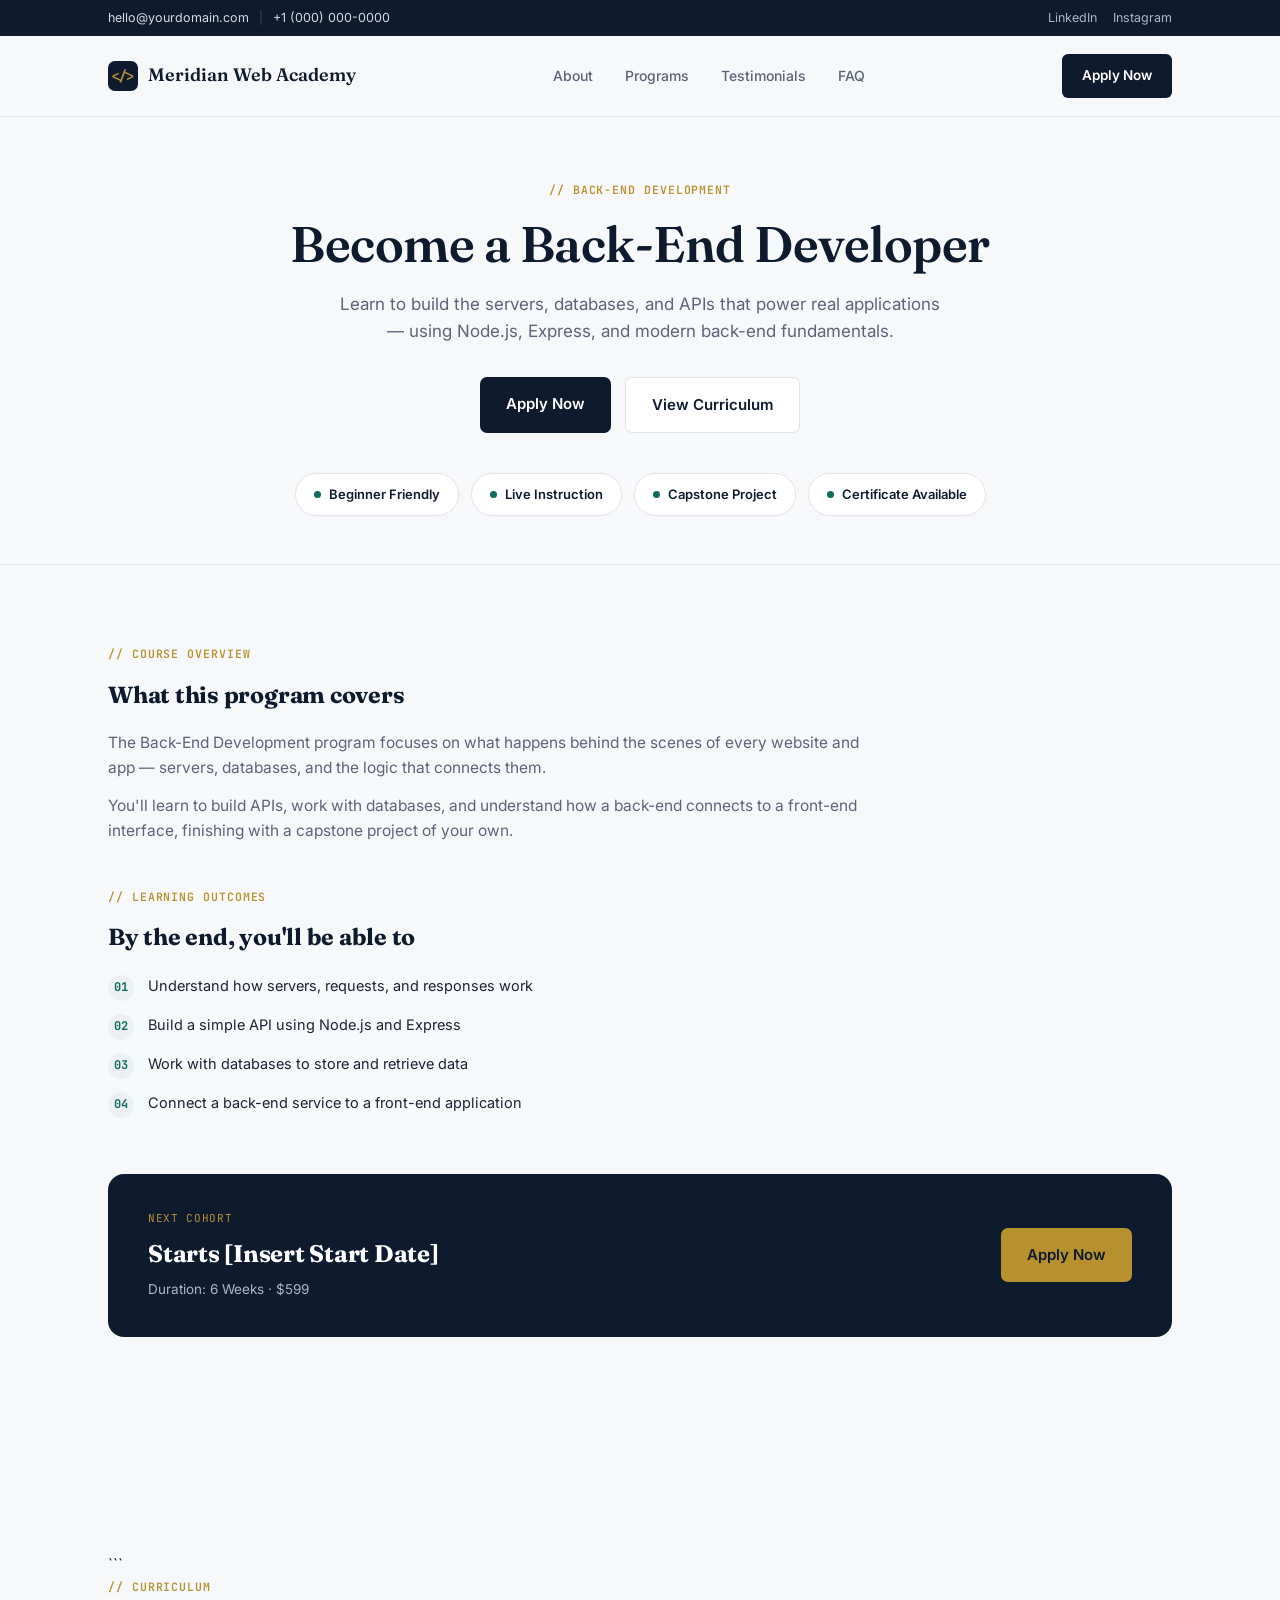
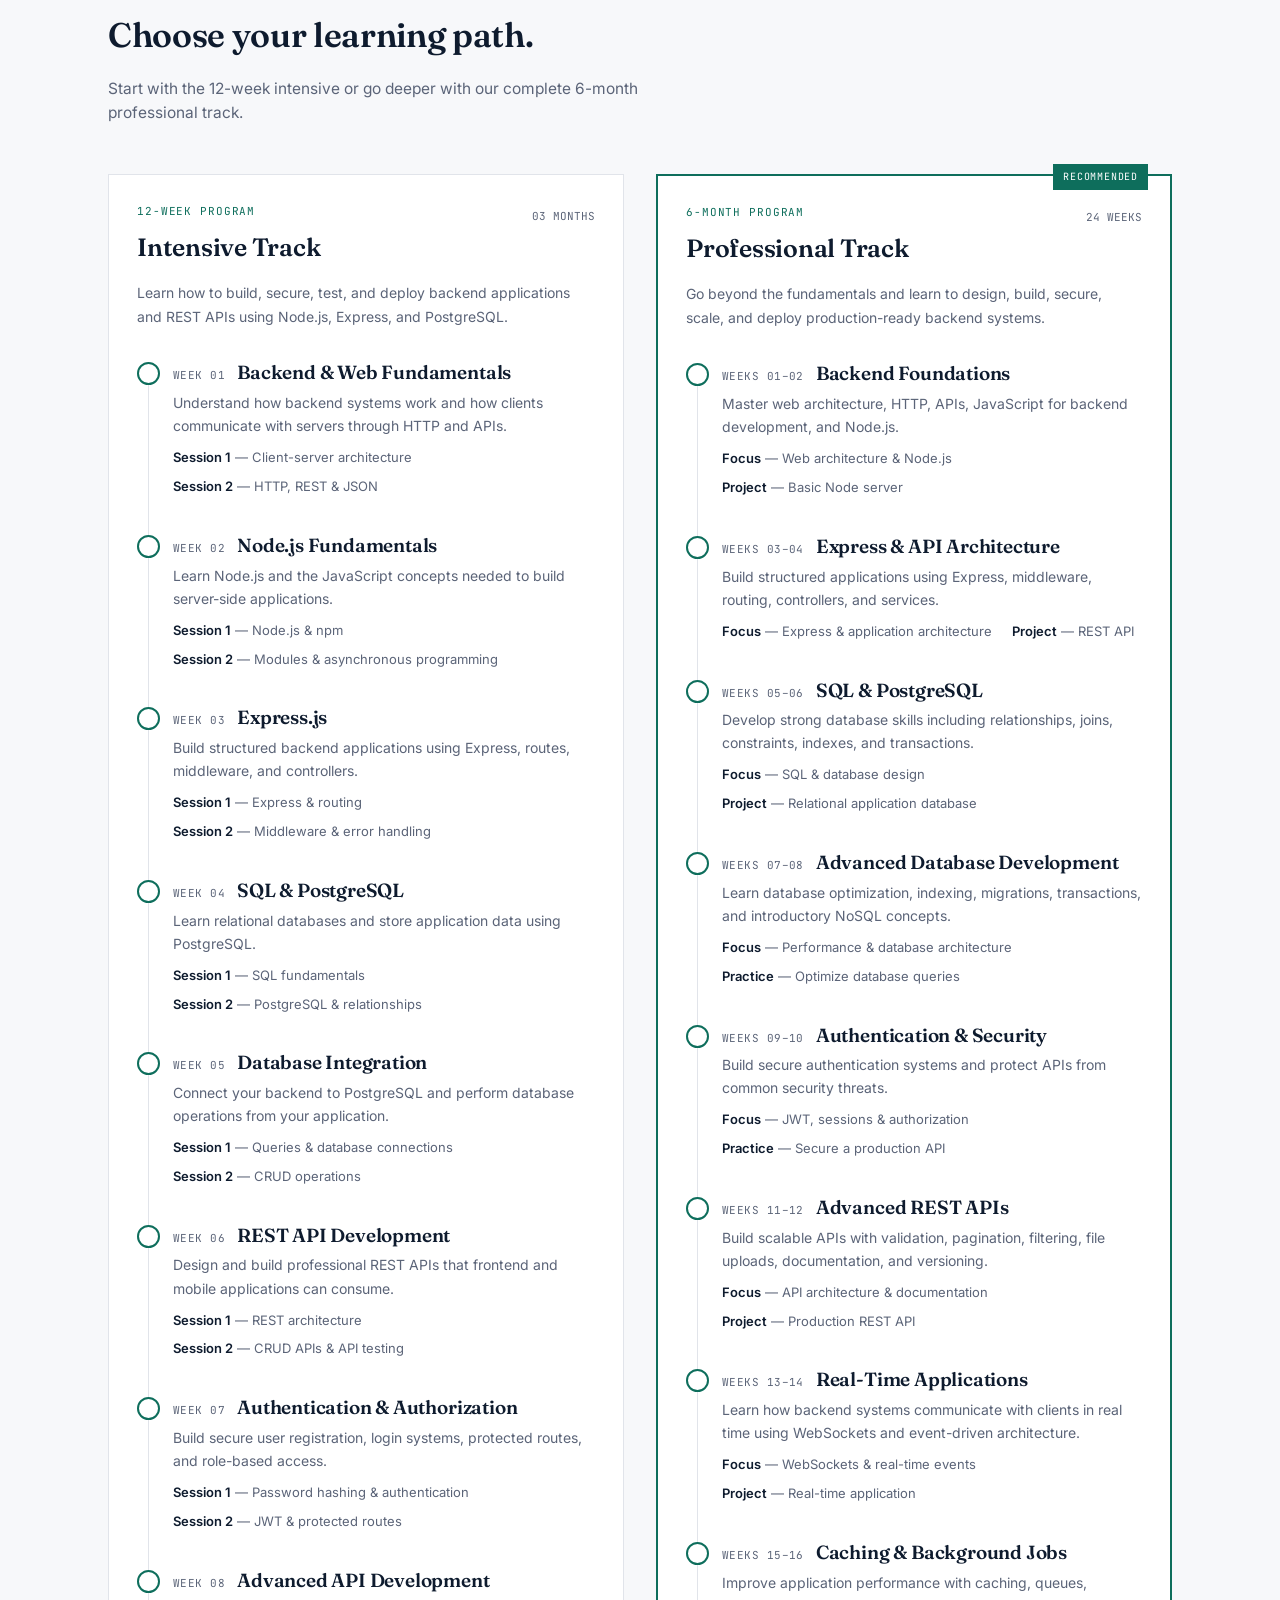
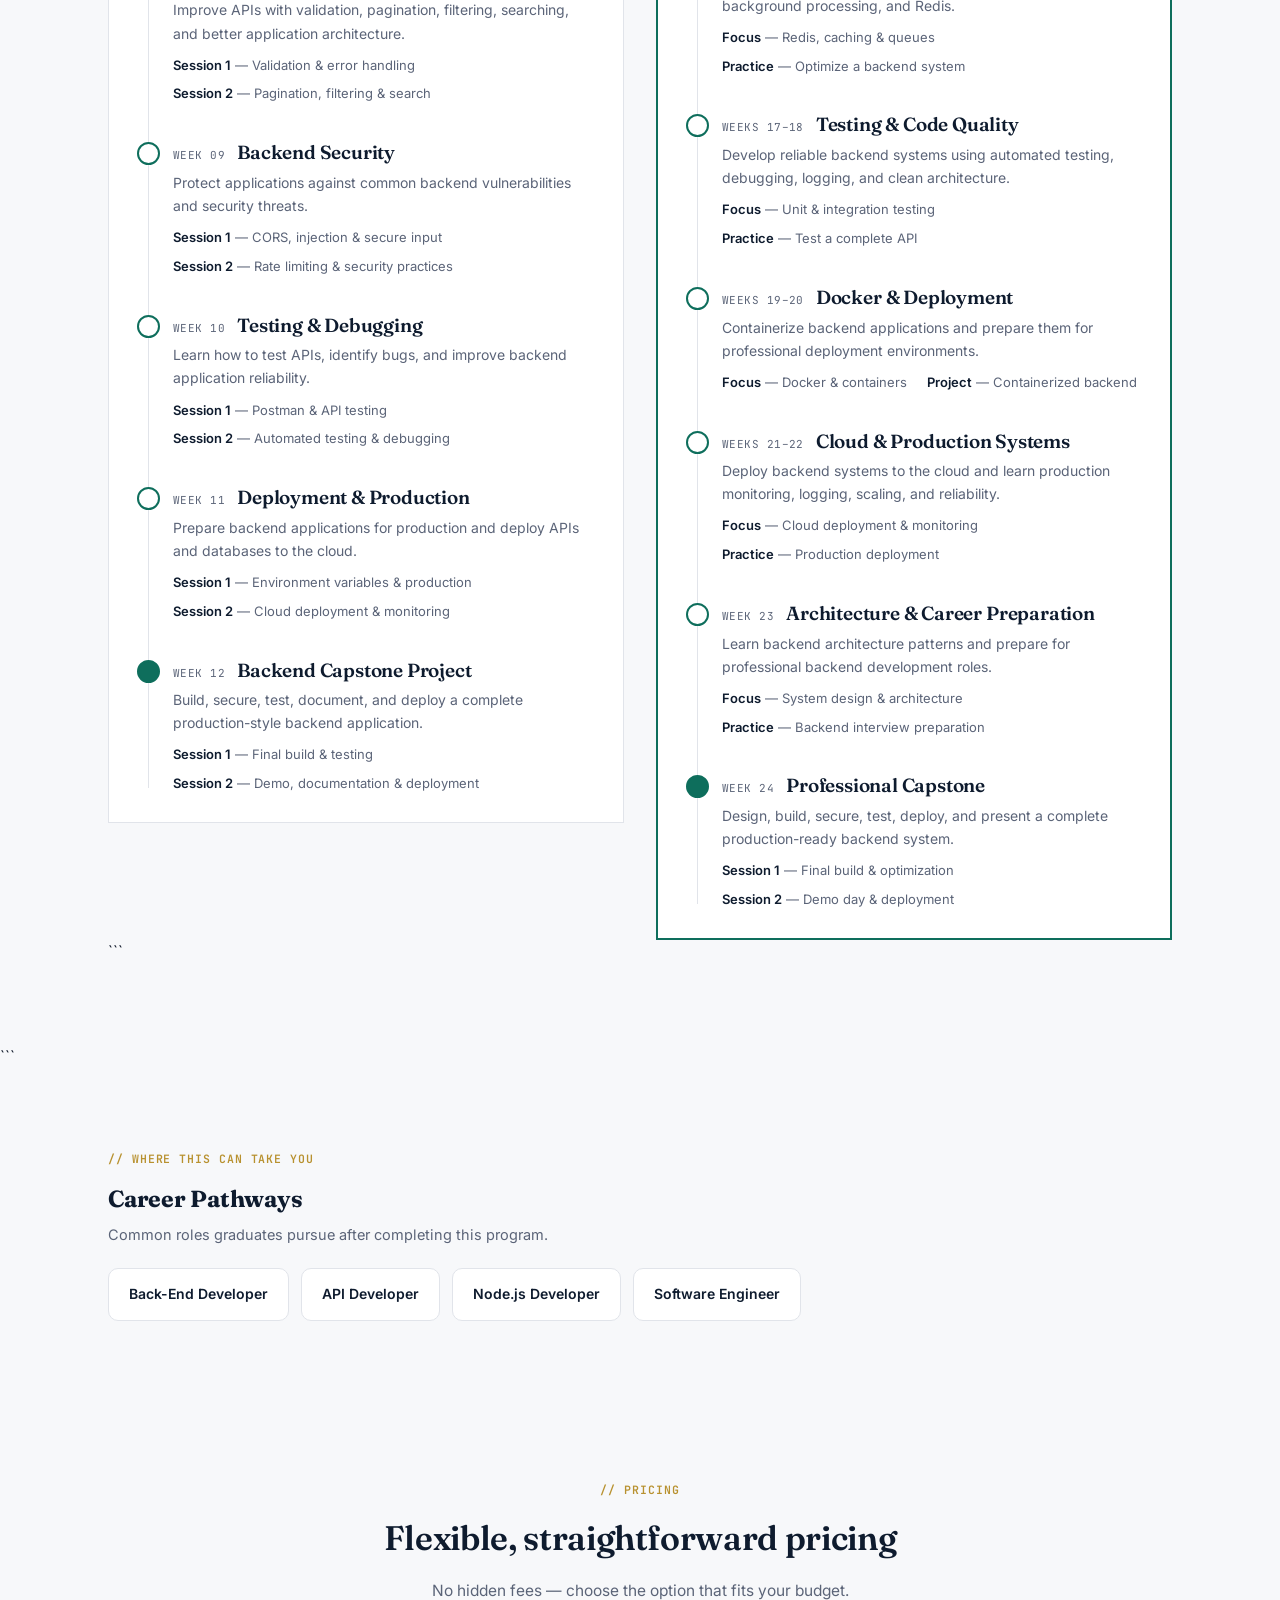
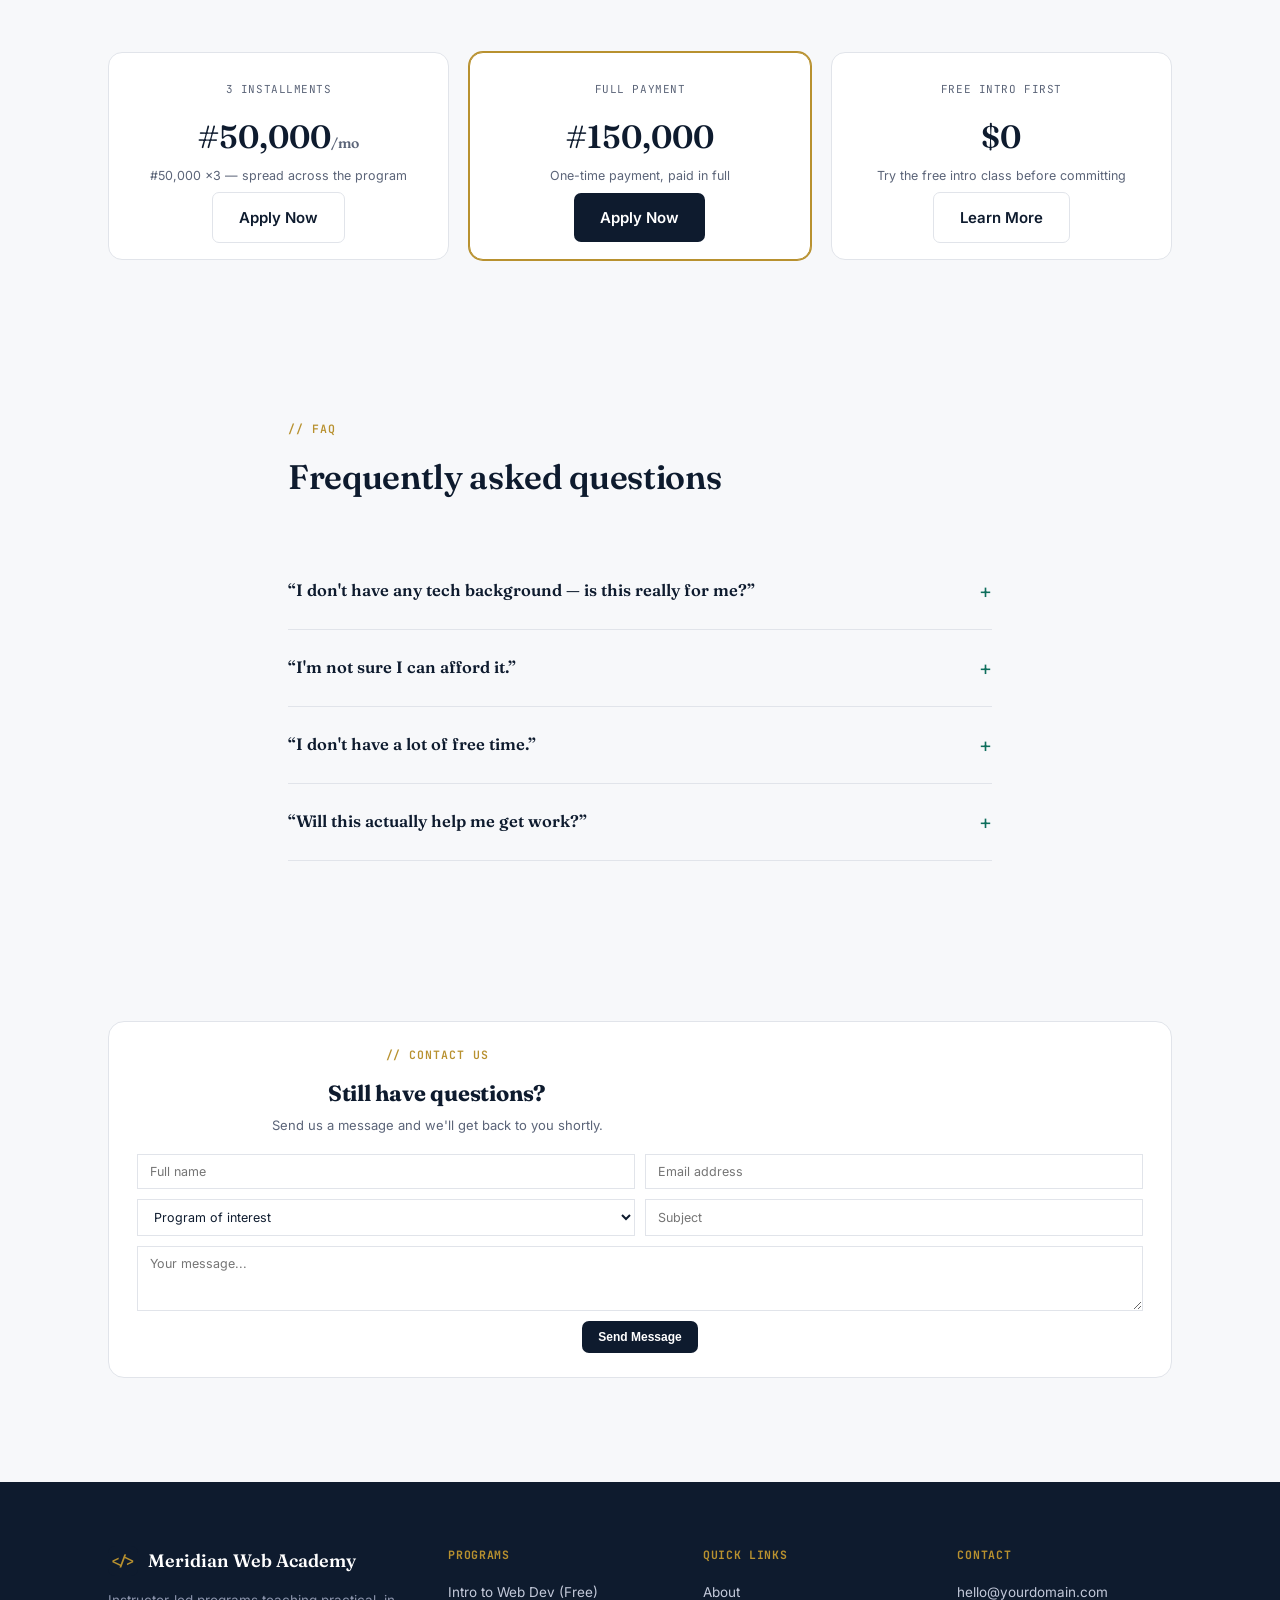
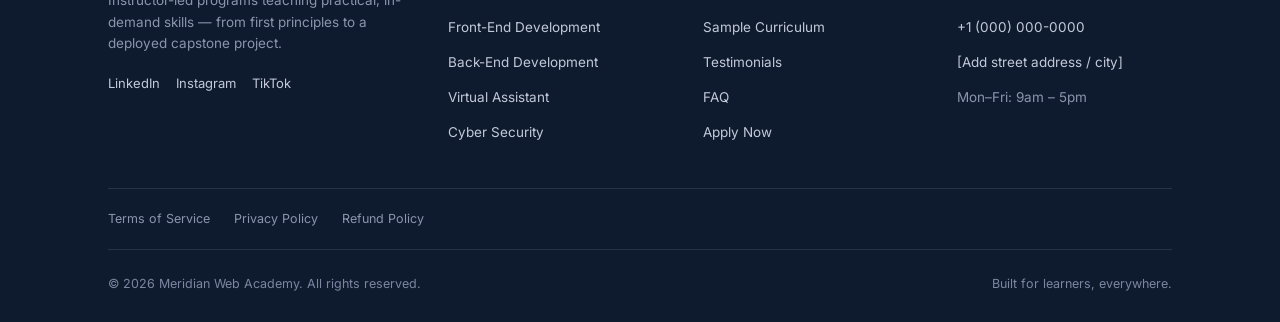
==== commit bd467244: "meridian web academy" ====
--- a/backend-development.html
+++ b/backend-development.html
@@ -472,14 +472,14 @@
     </div>
     <div class="pricing-tiers">
       <div class="tier-card">
-        <div class="tier-label">4 Installments</div>
-        <div class="tier-price">$150<span style="font-size:14px;color:var(--slate);">/mo</span></div>
-        <div class="tier-note">$150 x3, then $149 — spread across the program</div>
+        <div class="tier-label">3 Installments</div>
+        <div class="tier-price">#50,000<span style="font-size:14px;color:var(--slate);">/mo</span></div>
+        <div class="tier-note">#50,000 x3 — spread across the program</div>
         <a href="index.html#enroll" class="btn-ghost full">Apply Now</a>
       </div>
       <div class="tier-card featured">
         <div class="tier-label">Full Payment</div>
-        <div class="tier-price">$599</div>
+        <div class="tier-price">#150,000</div>
         <div class="tier-note">One-time payment, paid in full</div>
         <a href="index.html#enroll" class="btn-primary full">Apply Now</a>
       </div>
@@ -521,12 +521,65 @@
 <section>
   <div class="wrap">
     <div class="help-banner">
-      <h3>Still have questions?</h3>
-      <p>Reach out and we'll help you figure out if this program is the right fit.</p>
-      <a href="mailto:hello@yourdomain.com" class="btn-primary">Contact Us</a>
+      <div class="section-head">
+        <div class="kicker">// contact us</div>
+        <h3>Still have questions?</h3>
+        <p>Send us a message and we'll get back to you shortly.</p>
+      </div>
+
+      <form class="contact-form" action="#" method="POST">
+
+        <div class="form-row">
+          <input
+            type="text"
+            name="name"
+            placeholder="Full name"
+            required
+          >
+
+          <input
+            type="email"
+            name="email"
+            placeholder="Email address"
+            required
+          >
+        </div>
+
+        <div class="form-row">
+          <select name="program" required>
+            <option value="" disabled selected>Program of interest</option>
+            <option value="frontend">Frontend Development</option>
+            <option value="backend">Backend Development</option>
+            <option value="devops">DevOps</option>
+            <option value="data-science">Data Science</option>
+            <option value="cyber-security">Cyber Security</option>
+            <option value="virtual-assistance">Virtual Assistance</option>
+          </select>
+
+          <input
+            type="text"
+            name="subject"
+            placeholder="Subject"
+            required
+          >
+        </div>
+
+        <textarea
+          name="message"
+          rows="4"
+          placeholder="Your message..."
+          required
+        ></textarea>
+
+        <button type="submit" class="btn-primary">
+          Send Message
+        </button>
+
+      </form>
     </div>
   </div>
 </section>
+
 
 <footer>
   <div class="wrap">
--- a/css/styles.css
+++ b/css/styles.css
@@ -588,3 +588,79 @@
     padding-top:24px; display:flex; justify-content:space-between; align-items:center;
     font-size:12.5px; color:#7C86A0; flex-wrap:wrap; gap:12px;
   }
+
+ /* ===== CONTACT FORM ===== */
+
+.help-banner{
+  padding:24px 28px;
+  border:1px solid var(--line);
+  background:var(--white);
+}
+
+.help-banner .section-head{
+  margin-bottom:18px;
+}
+
+.help-banner h3{
+  font-size:22px;
+  margin:4px 0;
+}
+
+.help-banner .section-head p{
+  font-size:13px;
+  margin:0;
+}
+
+.form-row{
+  display:grid;
+  grid-template-columns:1fr 1fr;
+  gap:10px;
+  margin-bottom:10px;
+}
+
+.contact-form input,
+.contact-form select,
+.contact-form textarea{
+  width:100%;
+  box-sizing:border-box;
+  padding:9px 12px;
+  font-size:12.5px;
+  border:1px solid var(--line);
+  background:var(--white);
+  color:var(--navy);
+  font-family:inherit;
+}
+
+.contact-form textarea{
+  display:block;
+  width:100%;
+  height:65px;
+  min-height:65px;
+  resize:vertical;
+  margin-bottom:10px;
+}
+
+.contact-form .btn-primary{
+  display:block;
+  margin:0 auto;
+  padding:9px 16px;
+  font-size:12px;
+  border:0;
+  cursor:pointer;
+}
+
+@media(max-width:600px){
+
+  .help-banner{
+    padding:22px 18px;
+  }
+
+  .form-row{
+    grid-template-columns:1fr;
+  }
+
+  .contact-form .btn-primary{
+    width:100%;
+  }
+
+}
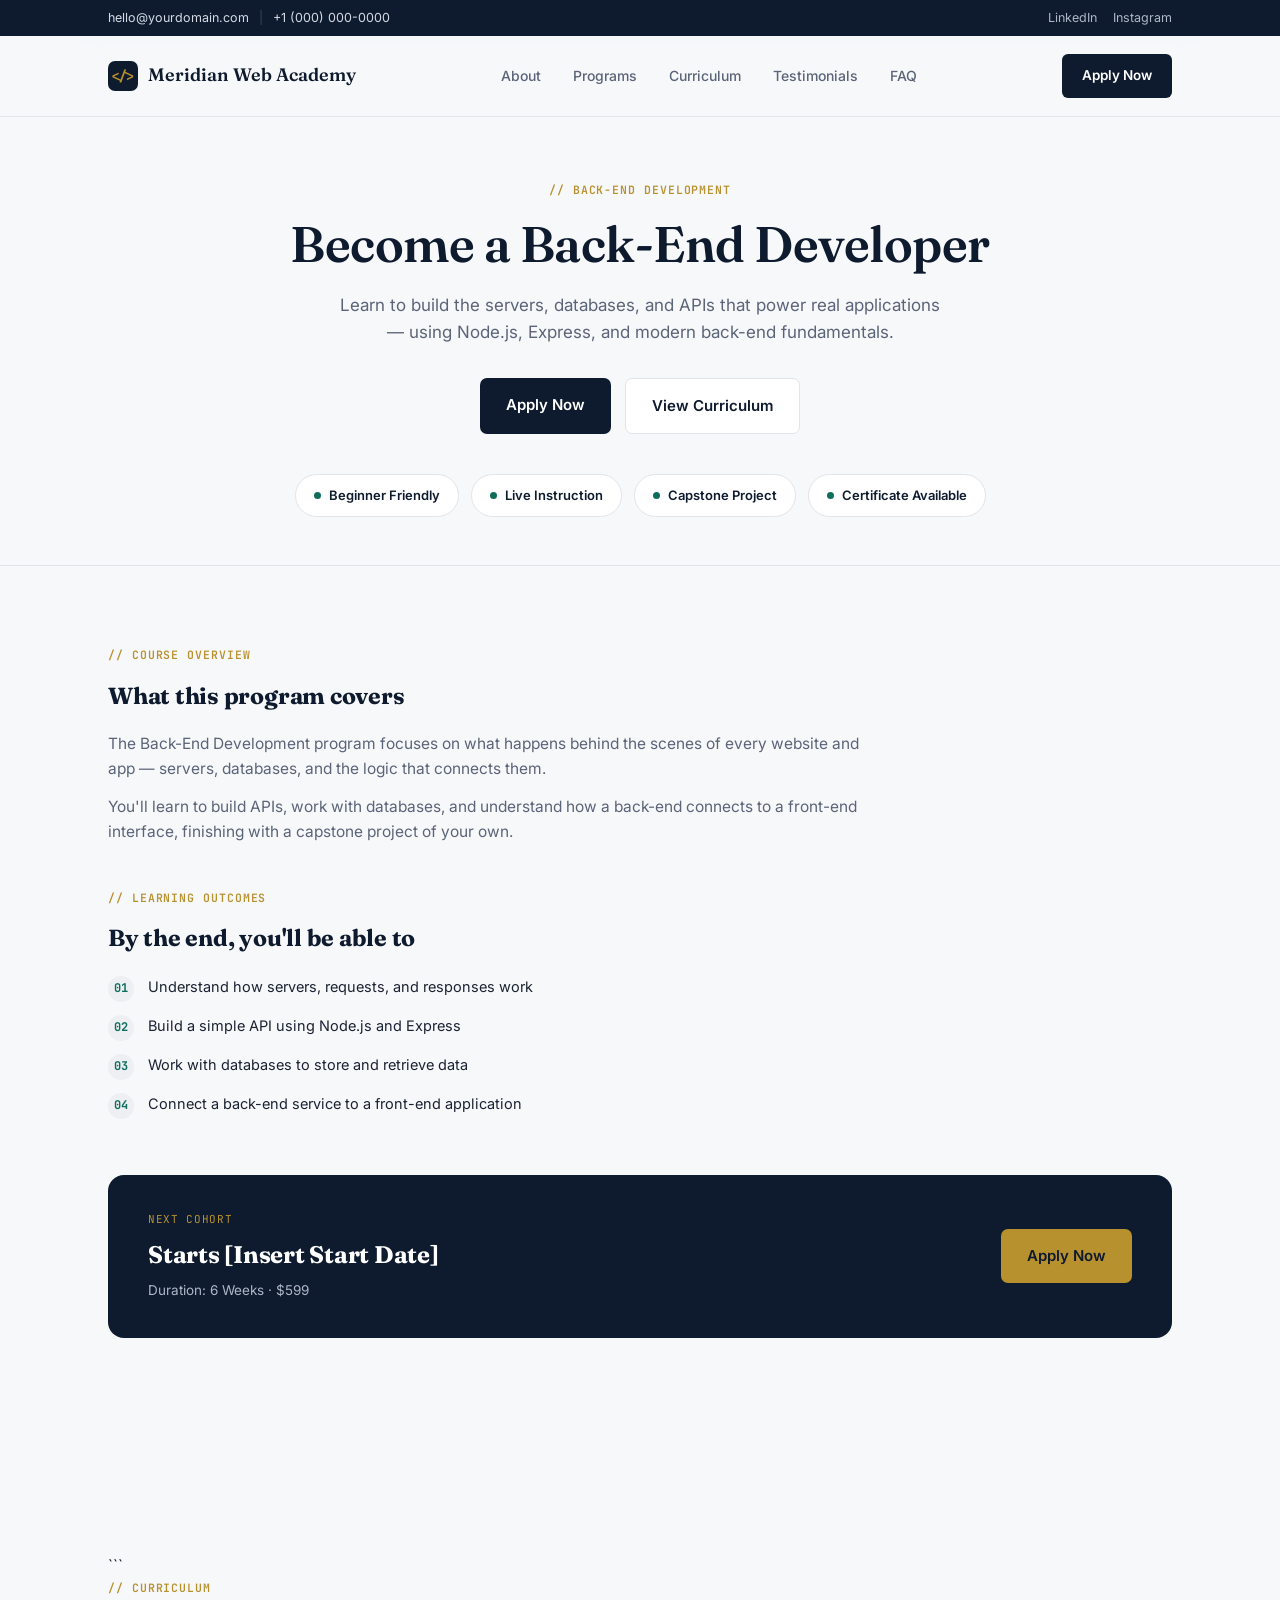
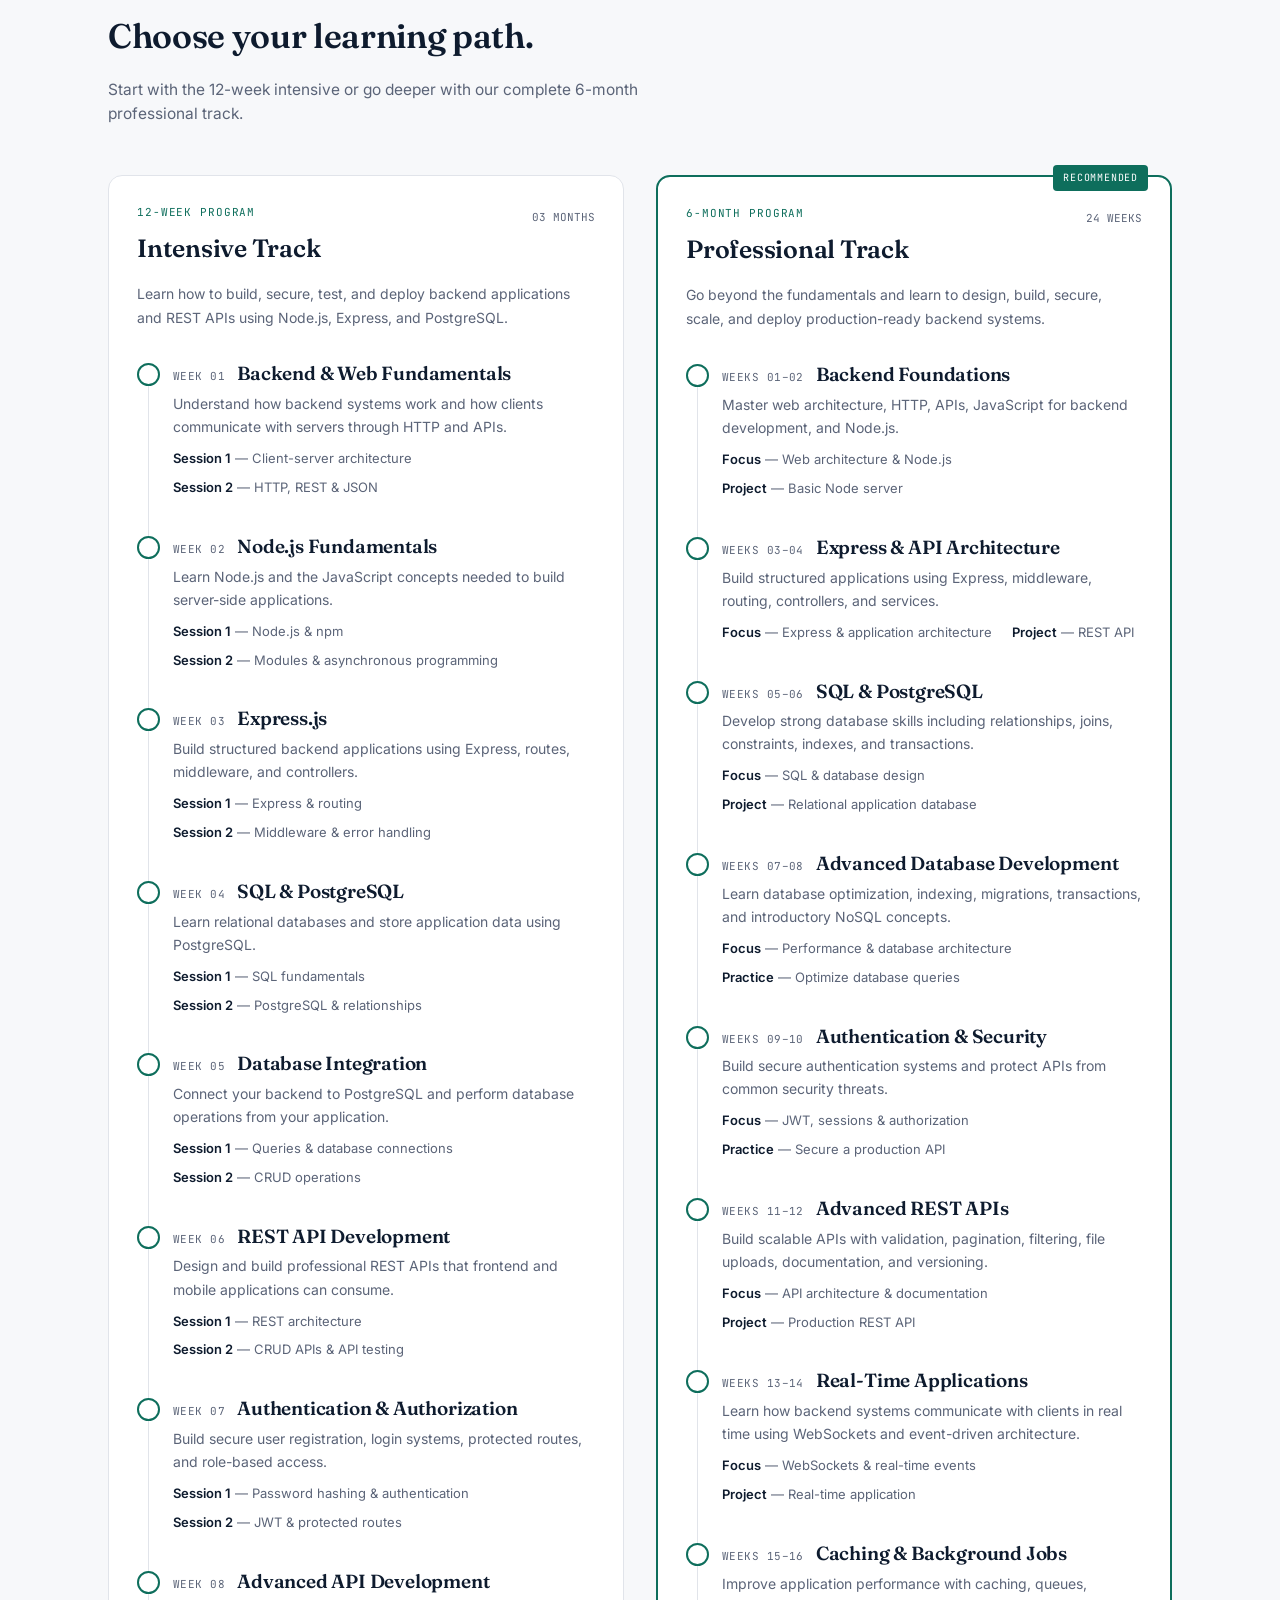
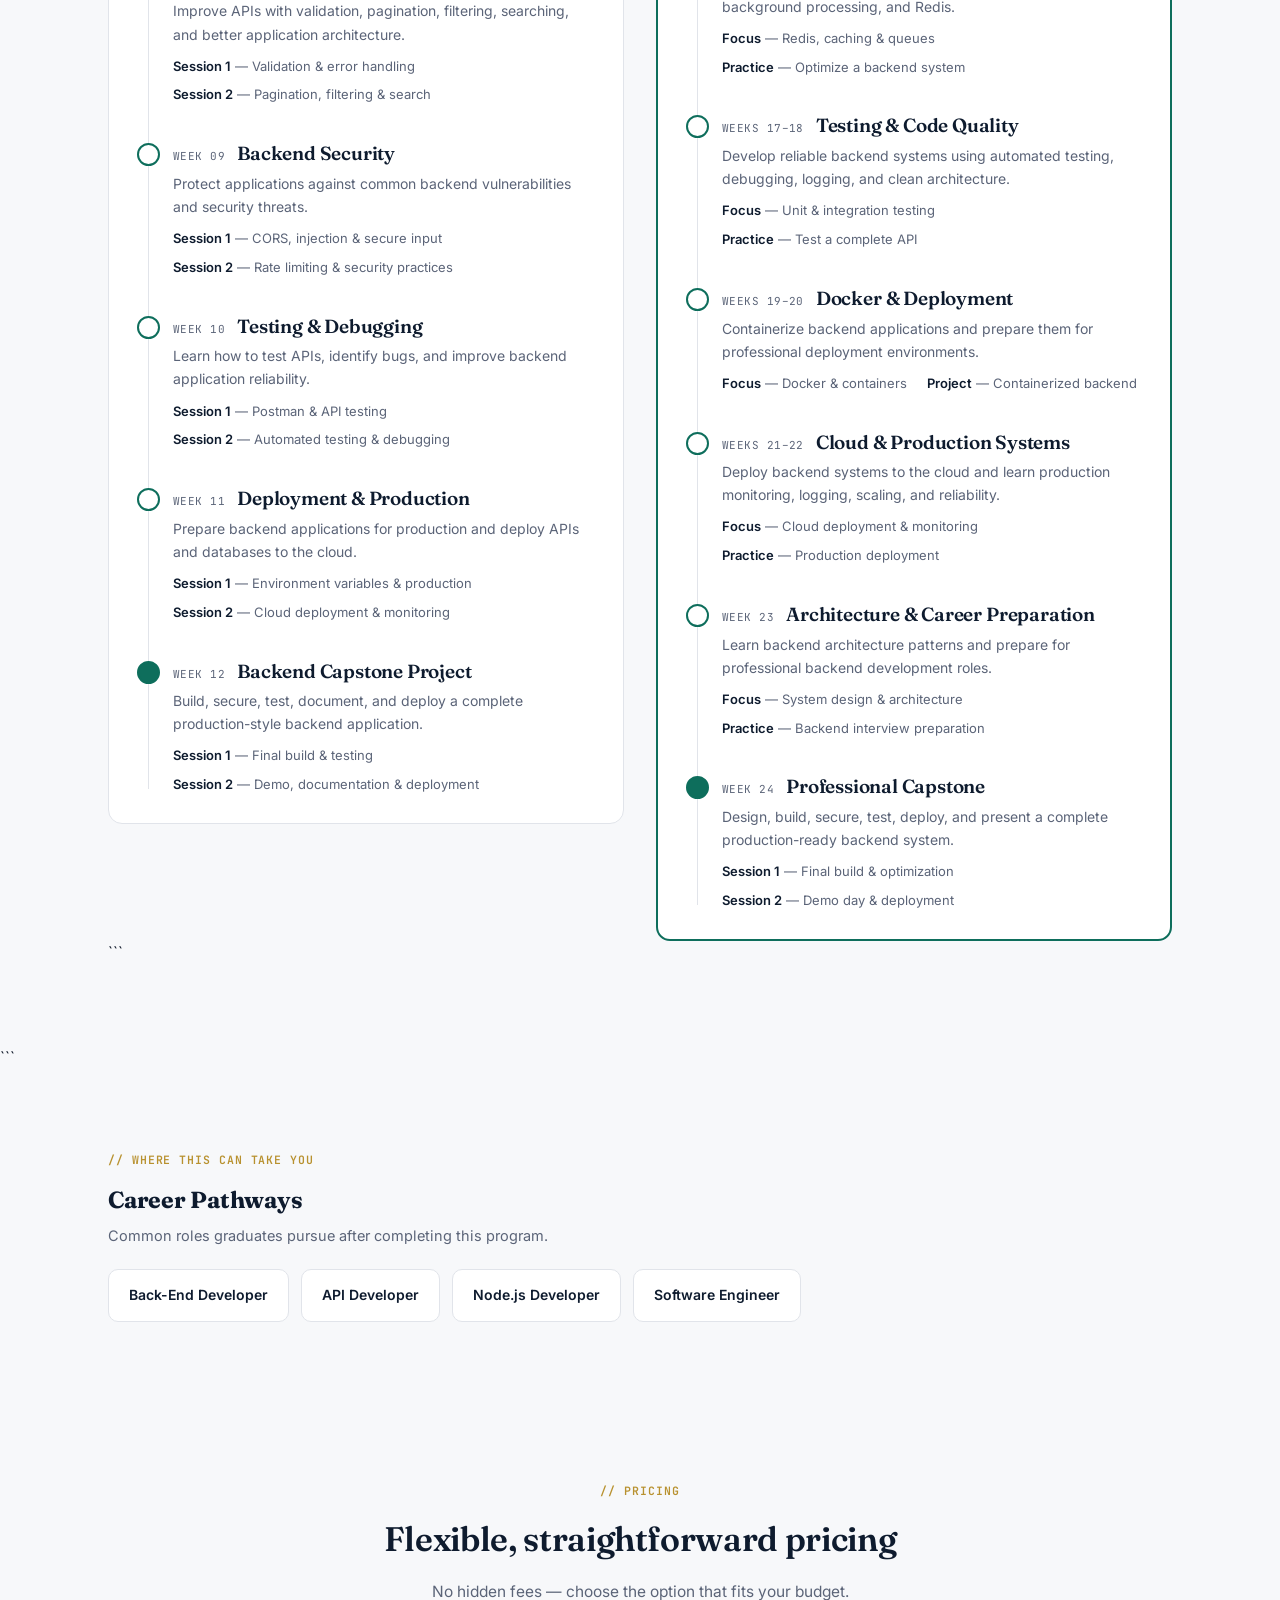
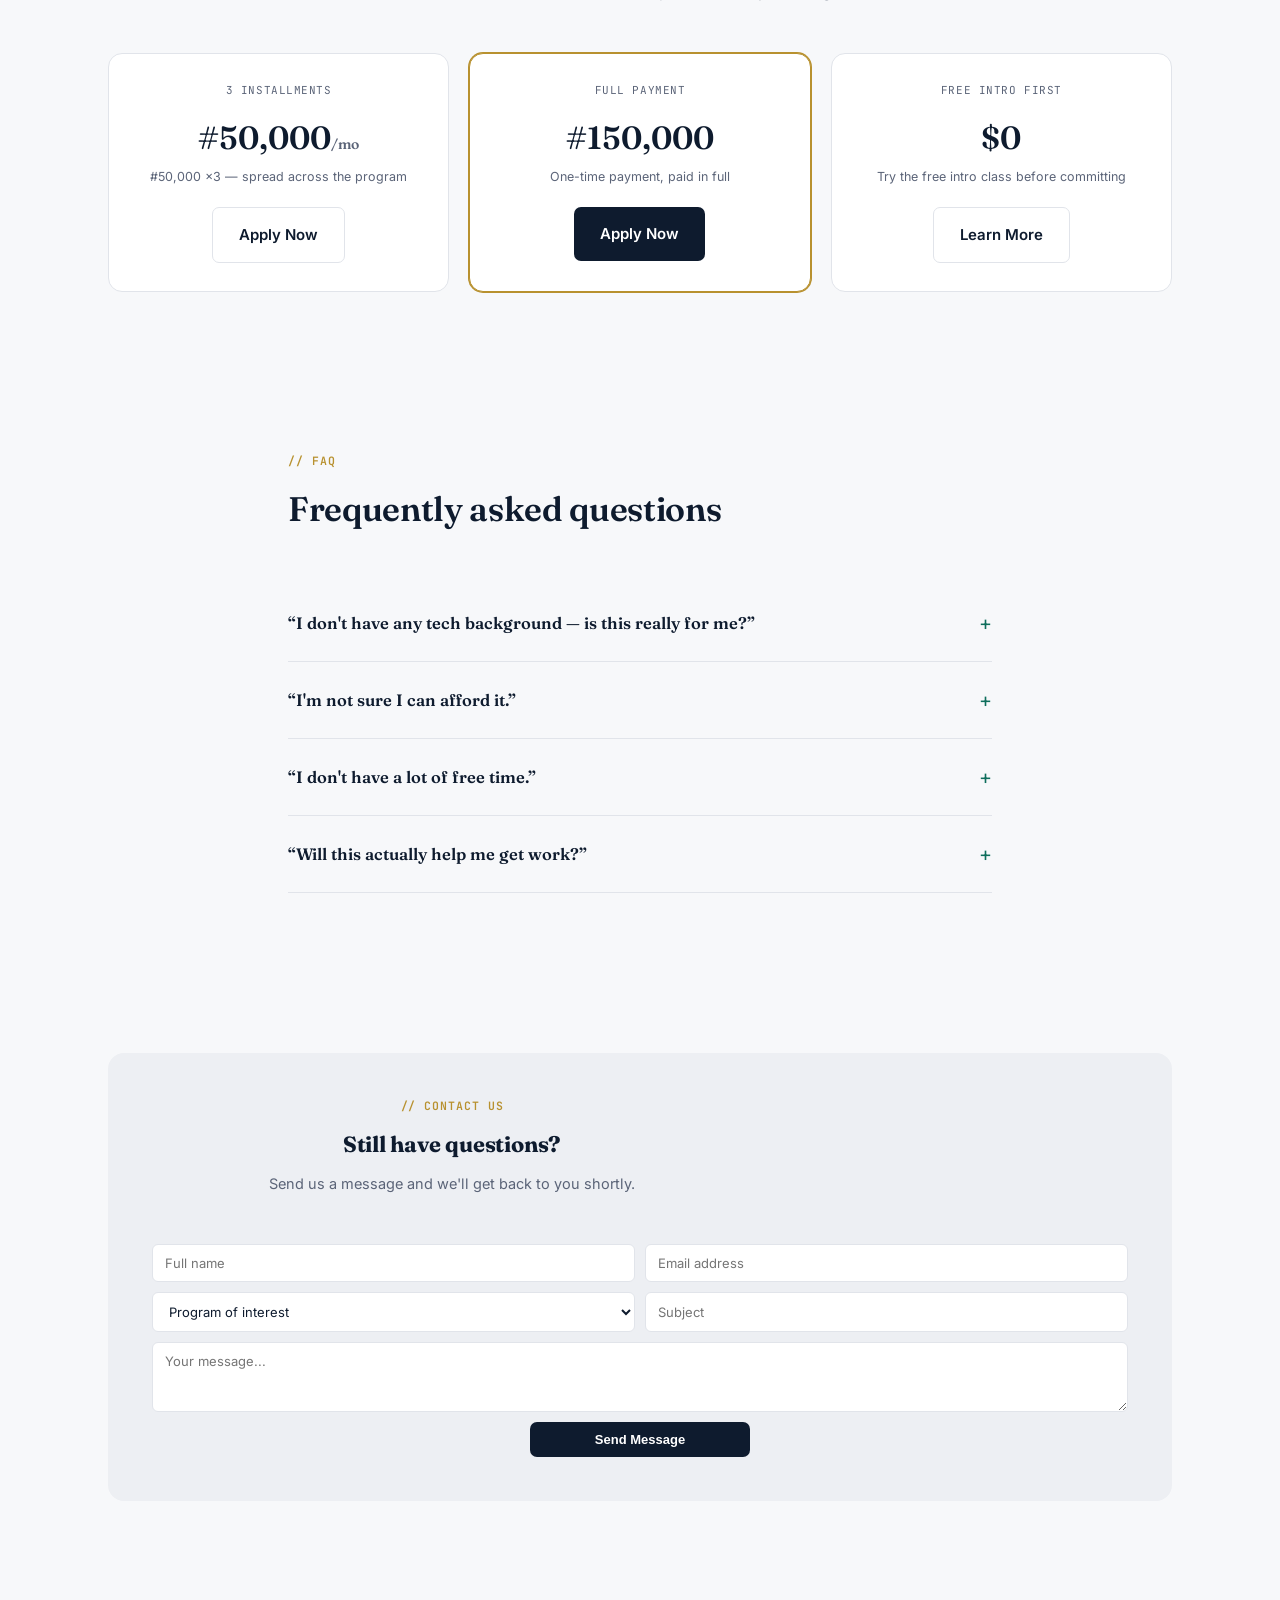
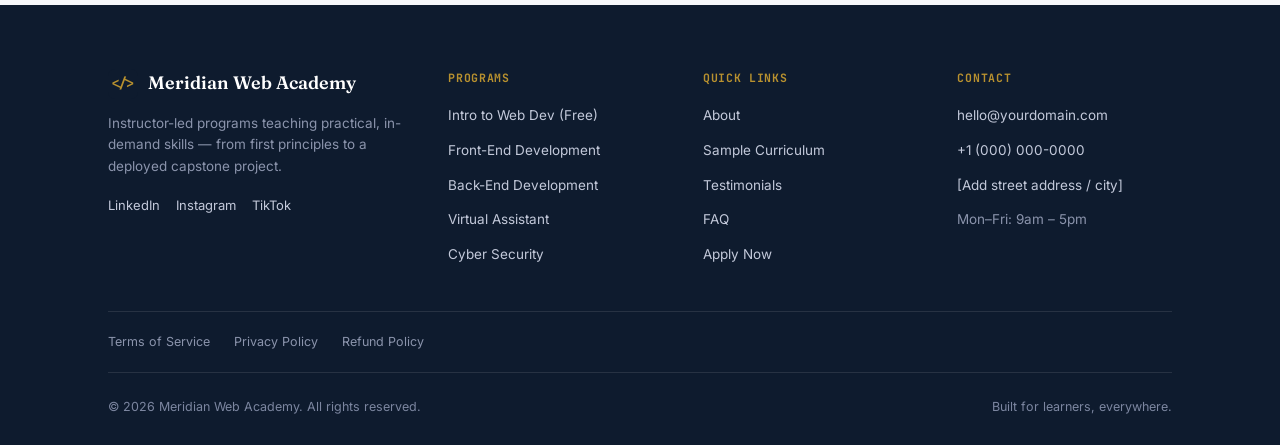
==== commit 2f4632fe: "meridian web academy" ====
--- a/backend-development.html
+++ b/backend-development.html
@@ -30,6 +30,7 @@
     <div class="nav-links">
       <a href="index.html#about">About</a>
       <a href="index.html#programs">Programs</a>
+      <a href="#curriculum">Curriculum</a>
       <a href="index.html#testimonials">Testimonials</a>
       <a href="index.html#faq">FAQ</a>
     </div>
--- a/css/styles.css
+++ b/css/styles.css
@@ -1,191 +1,236 @@
 :root{
-    --navy:#0E1B2E;
-    --navy-soft:#152A45;
-    --paper:#F7F8FA;
-    --paper-dim:#EDEFF3;
-    --ink:#1B2333;
-    --slate:#5B6478;
-    --line:#E1E4EA;
-    --gold:#B8912F;
-    --teal:#0E6E5C;
-    --teal-dark:#0A5548;
-    --white:#FFFFFF;
+  --navy:#0E1B2E;
+  --navy-soft:#152A45;
+  --paper:#F7F8FA;
+  --paper-dim:#EDEFF3;
+  --ink:#1B2333;
+  --slate:#5B6478;
+  --line:#E1E4EA;
+  --gold:#B8912F;
+  --teal:#0E6E5C;
+  --teal-dark:#0A5548;
+  --white:#FFFFFF;
+}
+*{box-sizing:border-box; margin:0; padding:0;}
+html{scroll-behavior:smooth;}
+body{
+  background:var(--paper);
+  color:var(--ink);
+  font-family:'Inter', sans-serif;
+  line-height:1.6;
+  font-size:clamp(14.5px, 1.4vw, 15.5px);
+  overflow-x:hidden;
+}
+@media (prefers-reduced-motion: reduce){ *{animation:none !important; transition:none !important;} }
+a{color:inherit; text-decoration:none;}
+ul,ol{list-style:none;}
+img{max-width:100%; display:block;}
+.wrap{max-width:1120px; margin:0 auto; padding:0 28px;}
+.mono{font-family:'JetBrains Mono', monospace;}
+h1,h2,h3{font-family:'Fraunces', serif; letter-spacing:-0.01em; color:var(--navy);}
+
+@media (max-width:640px){
+  .wrap{padding:0 20px;}
+}
+
+/* ===== HEADER ===== */
+header{
+  position:sticky; top:0; z-index: 60;
+  background:var(--paper);
+  border-bottom:1px solid var(--line);
+}
+.topbar{ background:var(--navy); }
+.topbar-inner{
+  display:flex; align-items:center; justify-content:space-between;
+  padding:8px 28px; font-size:12.5px; color:#AEB6C8;
+  gap:12px; flex-wrap:wrap;
+}
+.topbar-contact{ display:flex; align-items:center; gap:10px; flex-wrap:wrap; }
+.topbar-contact a{ color:#D5DAE5; }
+.topbar-contact a:hover{ color:var(--gold); }
+.topbar .divider{ color:#3A4258; }
+.topbar-social{ display:flex; gap:16px; }
+.topbar-social a{ color:#AEB6C8; }
+.topbar-social a:hover{ color:var(--gold); }
+@media (max-width:640px){ .topbar-social{ display:none; } }
+@media (max-width:420px){ .topbar-inner{ font-size:11.5px; padding:8px 20px; } }
+
+.nav{
+  display:flex; align-items:center; justify-content:space-between; padding:18px 28px;
+  background:rgba(247,248,250,0.92); backdrop-filter:blur(10px);
+  position:relative;
+}
+.logo{display:flex; align-items:center; gap:10px; font-family:'Fraunces',serif; font-weight:600; font-size:18px; color:var(--navy);}
+.logo .mark{
+  width:30px; height:30px; border-radius:7px; background:var(--navy);
+  display:flex; align-items:center; justify-content:center; flex-shrink:0;
+  color:var(--gold); font-family:'JetBrains Mono',monospace; font-weight:700; font-size:14px;
+}
+.nav-links{display:flex; gap:32px; font-size:14px; color:var(--slate); font-weight:500;}
+.nav-links a:hover{color:var(--navy);}
+.nav-cta{
+  background:var(--navy); color:var(--white); font-weight:600; font-size:13.5px;
+  padding:11px 20px; border-radius:6px; white-space:nowrap;
+}
+.nav-cta:hover{background:var(--teal-dark);}
+
+/* mobile nav toggle */
+.nav-toggle{
+  display:none; width:38px; height:38px; border-radius:8px; border:1px solid var(--line);
+  background:var(--white); align-items:center; justify-content:center; cursor:pointer; flex-shrink:0;
+}
+.nav-toggle span{ display:block; width:18px; height:2px; background:var(--navy); position:relative; }
+.nav-toggle span::before, .nav-toggle span::after{
+  content:""; position:absolute; left:0; width:18px; height:2px; background:var(--navy); transition:transform .2s ease;
+}
+.nav-toggle span::before{ top:-6px; }
+.nav-toggle span::after{ top:6px; }
+
+@media (max-width:760px){
+  .nav-links{
+    display:none; flex-direction:column; gap:2px;
+    position:absolute; top:100%; left:0; right:0;
+    background:var(--white); border-bottom:1px solid var(--line);
+    padding:14px 28px 20px; 
+    box-shadow: 0 12px 24px rgba(14, 27, 46, 0.08);
   }
-  *{box-sizing:border-box; margin:0; padding:0;}
-  html{scroll-behavior:smooth;}
-  body{
-    background:var(--paper);
-    color:var(--ink);
-    font-family:'Inter', sans-serif;
-    line-height:1.6;
-    font-size:15.5px;
-  }
-  @media (prefers-reduced-motion: reduce){ *{animation:none !important; transition:none !important;} }
-  a{color:inherit; text-decoration:none;}
-  ul,ol{list-style:none;}
-  img{max-width:100%; display:block;}
-  .wrap{max-width:1120px; margin:0 auto; padding:0 28px;}
-  .mono{font-family:'JetBrains Mono', monospace;}
-  h1,h2,h3{font-family:'Fraunces', serif; letter-spacing:-0.01em; color:var(--navy);}
-
-  /* ===== HEADER ===== */
-  header{
-    position:sticky; top:0; z-index:60;
-    background:var(--paper);
-    border-bottom:1px solid var(--line);
-  }
-  .topbar{ background:var(--navy); }
-  .topbar-inner{
-    display:flex; align-items:center; justify-content:space-between;
-    padding:8px 28px; font-size:12.5px; color:#AEB6C8;
-  }
-  .topbar-contact{ display:flex; align-items:center; gap:10px; }
-  .topbar-contact a{ color:#D5DAE5; }
-  .topbar-contact a:hover{ color:var(--gold); }
-  .topbar .divider{ color:#3A4258; }
-  .topbar-social{ display:flex; gap:16px; }
-  .topbar-social a{ color:#AEB6C8; }
-  .topbar-social a:hover{ color:var(--gold); }
-  @media (max-width:640px){ .topbar-social{ display:none; } }
-
-  .nav{
-    display:flex; align-items:center; justify-content:space-between; padding:18px 28px;
-    background:rgba(247,248,250,0.92); backdrop-filter:blur(10px);
-  }
-  .logo{display:flex; align-items:center; gap:10px; font-family:'Fraunces',serif; font-weight:600; font-size:18px; color:var(--navy);}
-  .logo .mark{
-    width:30px; height:30px; border-radius:7px; background:var(--navy);
-    display:flex; align-items:center; justify-content:center;
-    color:var(--gold); font-family:'JetBrains Mono',monospace; font-weight:700; font-size:14px;
-  }
-  .nav-links{display:flex; gap:32px; font-size:14px; color:var(--slate); font-weight:500;}
-  .nav-links a:hover{color:var(--navy);}
-  .nav-cta{
-    background:var(--navy); color:var(--white); font-weight:600; font-size:13.5px;
-    padding:11px 20px; border-radius:6px;
-  }
-  .nav-cta:hover{background:var(--teal-dark);}
-  @media (max-width:760px){ .nav-links{display:none;} }
-
-  /* ===== HERO ===== */
-  .hero{padding:96px 28px 0; border-bottom:1px solid var(--line);}
-  .hero-inner{max-width:680px; margin:0 auto; text-align:center;}
-  .eyebrow{
-    display:inline-flex; align-items:center; gap:8px;
-    font-family:'JetBrains Mono',monospace; font-size:12px; letter-spacing:0.04em; color:var(--teal);
-    text-transform:uppercase; margin-bottom:24px;
-  }
-  .eyebrow::before, .eyebrow::after{content:""; width:20px; height:1px; background:var(--teal); opacity:0.5;}
-  h1{font-size:clamp(34px,6vw,54px); line-height:1.08; font-weight:600;}
-  h1 .accent{color:var(--teal); font-style:italic;}
-  .hero p.lead{
-    margin:22px auto 0; font-size:17px; color:var(--slate); max-width:52ch;
-  }
-  .hero-actions{display:flex; gap:14px; margin-top:34px; justify-content:center; flex-wrap:wrap;}
-  .btn-primary{
-    background:var(--navy); color:var(--white); font-weight:600; font-size:15px;
-    padding:15px 26px; border-radius:7px;
-  }
-  .btn-primary:hover{background:var(--teal-dark);}
-  .btn-ghost{
-    border:1px solid var(--line); color:var(--navy); font-weight:600; font-size:15px;
-    padding:15px 26px; border-radius:7px; background:var(--white);
-  }
-  .btn-ghost:hover{border-color:var(--navy);}
-
-  .stat-bar{
-    margin-top:64px; border-top:1px solid var(--line);
-    display:grid; grid-template-columns:repeat(4,1fr);
-  }
-  .stat-bar div{
-    padding:26px 12px; text-align:center; border-right:1px solid var(--line);
-  }
-  .stat-bar div:last-child{border-right:none;}
-  .stat-bar b{display:block; font-family:'Fraunces',serif; font-size:26px; color:var(--navy); font-weight:600;}
-  .stat-bar span{font-size:12px; color:var(--slate);}
-  @media (max-width:640px){ .stat-bar{grid-template-columns:repeat(2,1fr);} .stat-bar div{border-bottom:1px solid var(--line);} }
-
-  /* ===== SECTION shared ===== */
-  section{padding:80px 28px;}
-  .section-head{max-width:600px; margin-bottom:48px;}
-  .section-head.center{margin-left:auto; margin-right:auto; text-align:center;}
-  .kicker{
-    font-family:'JetBrains Mono',monospace; font-size:11.5px; color:var(--gold);
-    text-transform:uppercase; letter-spacing:0.08em; margin-bottom:12px; font-weight:600;
-  }
-  .section-head h2{font-size:clamp(26px,4vw,34px); font-weight:600; margin-bottom:14px;}
-  .section-head p{color:var(--slate); font-size:15.5px;}
-
-  /* ===== WHY CHOOSE US ===== */
-  .why-grid{ display:grid; grid-template-columns:repeat(3,1fr); gap:22px; margin-top:44px; }
-  @media (max-width:820px){ .why-grid{ grid-template-columns:1fr; } }
-  .why-card{
-    background:var(--white); border:1px solid var(--line); border-radius:14px; padding:30px 28px;
-  }
-  .why-icon{
-    width:42px; height:42px; border-radius:10px; background:var(--paper-dim); color:var(--teal);
-    display:flex; align-items:center; justify-content:center; font-size:14px; font-weight:700;
-    margin-bottom:18px;
-  }
-  .why-card h3{ font-size:18px; font-weight:600; margin-bottom:10px; }
-  .why-card p{ font-size:14px; color:var(--slate); }
-
-  /* ===== ABOUT / OUTCOMES ===== */
-  .about{background:var(--white); border-top:1px solid var(--line); border-bottom:1px solid var(--line);}
-  .about-grid{display:grid; grid-template-columns:1.1fr 1fr; gap:56px; align-items:start;}
-  @media (max-width:820px){.about-grid{grid-template-columns:1fr;}}
-  .about-grid p{color:var(--slate); margin-bottom:16px; font-size:15.5px;}
-  .about-grid strong{color:var(--navy);}
-  .outcome-card{
-    background:var(--paper); border:1px solid var(--line); border-radius:10px;
-    padding:18px 20px; margin-bottom:12px; display:flex; gap:14px; align-items:flex-start;
-  }
-  .outcome-card .num{
-    font-family:'JetBrains Mono',monospace; font-size:13px; color:var(--teal); font-weight:700;
-    flex-shrink:0; padding-top:2px;
-  }
-  .outcome-card h4{font-family:'Inter',sans-serif; font-size:14.5px; font-weight:600; color:var(--navy); margin-bottom:4px;}
-  .outcome-card p{font-size:13.5px; color:var(--slate); margin:0;}
-
- /* ===== CURRICULUM ===== */
-
+  .nav-links.open{ display: flex; }
+  .nav-links a{ padding:10px 0; border-bottom:1px solid var(--paper-dim); }
+  .nav-toggle{ display:flex; }
+}
+@media (max-width:420px){
+  .nav{ padding:16px 20px; }
+  .logo{ font-size:16px; }
+  .nav-cta{ padding:9px 14px; font-size:12.5px; }
+}
+
+/* ===== HERO ===== */
+.hero{padding:clamp(56px,9vw,96px) 28px 0; border-bottom:1px solid var(--line);}
+.hero-inner{max-width:680px; margin:0 auto; text-align:center;}
+.eyebrow{
+  display:inline-flex; align-items:center; gap:8px;
+  font-family:'JetBrains Mono',monospace; font-size:12px; letter-spacing:0.04em; color:var(--teal);
+  text-transform:uppercase; margin-bottom:24px;
+}
+.eyebrow::before, .eyebrow::after{content:""; width:20px; height:1px; background:var(--teal); opacity:0.5;}
+h1{font-size:clamp(30px,6vw,54px); line-height:1.1; font-weight:600;}
+h1 .accent{color:var(--teal); font-style:italic;}
+.hero p.lead{
+  margin:22px auto 0; font-size:clamp(15px,2vw,17px); color:var(--slate); max-width:52ch;
+}
+.hero-actions{display:flex; gap:14px; margin-top:34px; justify-content:center; flex-wrap:wrap;}
+.btn-primary{
+  background:var(--navy); color:var(--white); font-weight:600; font-size:15px;
+  padding:15px 26px; border-radius:7px; display:inline-block;
+}
+.btn-primary:hover{background:var(--teal-dark);}
+.btn-ghost{
+  border:1px solid var(--line); color:var(--navy); font-weight:600; font-size:15px;
+  padding:15px 26px; border-radius:7px; background:var(--white); display:inline-block;
+}
+.btn-ghost:hover{border-color:var(--navy);}
+@media (max-width:480px){
+  .hero-actions{ flex-direction:column; }
+  .hero-actions a{ width:100%; text-align:center; }
+}
+
+.stat-bar{
+  margin-top:clamp(36px,6vw,64px); border-top:1px solid var(--line);
+  display:grid; grid-template-columns:repeat(4,1fr);
+}
+.stat-bar div{
+  padding:26px 12px; text-align:center; border-right:1px solid var(--line);
+}
+.stat-bar div:last-child{border-right:none;}
+.stat-bar b{display:block; font-family:'Fraunces',serif; font-size:clamp(20px,3vw,26px); color:var(--navy); font-weight:600;}
+.stat-bar span{font-size:12px; color:var(--slate);}
+@media (max-width:640px){
+  .stat-bar{grid-template-columns:repeat(2,1fr);}
+  .stat-bar div{border-bottom:1px solid var(--line); border-right:1px solid var(--line);}
+  .stat-bar div:nth-child(2n){border-right:none;}
+}
+
+/* ===== SECTION shared ===== */
+section{padding:clamp(48px,8vw,80px) 28px;}
+.section-head{max-width:600px; margin-bottom:clamp(28px,5vw,48px);}
+.section-head.center{margin-left:auto; margin-right:auto; text-align:center;}
+.kicker{
+  font-family:'JetBrains Mono',monospace; font-size:11.5px; color:var(--gold);
+  text-transform:uppercase; letter-spacing:0.08em; margin-bottom:12px; font-weight:600;
+}
+.section-head h2{font-size:clamp(24px,4vw,34px); font-weight:600; margin-bottom:14px;}
+.section-head p{color:var(--slate); font-size:clamp(14px,2vw,15.5px);}
+
+/* ===== WHY CHOOSE US ===== */
+.why-grid{ display:grid; grid-template-columns:repeat(3,1fr); gap:22px; margin-top:44px; }
+@media (max-width:820px){ .why-grid{ grid-template-columns:1fr; } }
+.why-card{
+  background:var(--white); border:1px solid var(--line); border-radius:14px; padding:28px;
+}
+.why-icon{
+  width:42px; height:42px; border-radius:10px; background:var(--paper-dim); color:var(--teal);
+  display:flex; align-items:center; justify-content:center; font-size:14px; font-weight:700;
+  margin-bottom:18px;
+}
+.why-card h3{ font-size:18px; font-weight:600; margin-bottom:10px; }
+.why-card p{ font-size:14px; color:var(--slate); }
+
+/* ===== ABOUT / OUTCOMES ===== */
+.about{background:var(--white); border-top:1px solid var(--line); border-bottom:1px solid var(--line);}
+.about-grid{display:grid; grid-template-columns:1.1fr 1fr; gap:clamp(28px,5vw,56px); align-items:start;}
+@media (max-width:820px){.about-grid{grid-template-columns:1fr;}}
+.about-grid p{color:var(--slate); margin-bottom:16px; font-size:clamp(14px,2vw,15.5px);}
+.about-grid strong{color:var(--navy);}
+.outcome-card{
+  background:var(--paper); border:1px solid var(--line); border-radius:10px;
+  padding:18px 20px; margin-bottom:12px; display:flex; gap:14px; align-items:flex-start;
+}
+.outcome-card .num{
+  font-family:'JetBrains Mono',monospace; font-size:13px; color:var(--teal); font-weight:700;
+  flex-shrink:0; padding-top:2px;
+}
+.outcome-card h4{font-family:'Inter',sans-serif; font-size:14.5px; font-weight:600; color:var(--navy); margin-bottom:4px;}
+.outcome-card p{font-size:13.5px; color:var(--slate); margin:0;}
+
+/* ===== CURRICULUM (multi-track grid, e.g. full curriculum overview page) ===== */
 .curriculum-grid{
   display:grid;
   grid-template-columns:repeat(2, minmax(0, 1fr));
   gap:32px;
   align-items:start;
 }
-
-/* ===== PROGRAM TRACK ===== */
+@media (max-width:1100px){
+  .curriculum-grid{ grid-template-columns:1fr; gap:40px; }
+}
 
 .curriculum-track{
   min-width:0;
   padding:28px;
   border:1px solid var(--line);
   background:var(--white);
-}
-
+  border-radius:14px;
+}
 .curriculum-track.featured{
   border:2px solid var(--teal);
   position:relative;
 }
-
-/* Featured badge */
-
 .curriculum-track.featured::before{
   content:"RECOMMENDED";
   position:absolute;
   top:-12px;
   right:22px;
   padding:5px 10px;
+  border-radius:4px;
   background:var(--teal);
   color:var(--white);
   font-family:'JetBrains Mono',monospace;
   font-size:10px;
   letter-spacing:0.08em;
 }
-
-/* ===== TRACK HEADER ===== */
+@media (max-width:600px){
+  .curriculum-track{ padding:22px 18px; }
+  .curriculum-track.featured::before{ right:14px; font-size:9px; }
+}
 
 .track-header{
   display:flex;
@@ -193,8 +238,8 @@
   align-items:flex-start;
   gap:20px;
   margin-bottom:14px;
-}
-
+  flex-wrap:wrap;
+}
 .track-label{
   display:block;
   font-family:'JetBrains Mono',monospace;
@@ -203,13 +248,11 @@
   letter-spacing:0.08em;
   text-transform:uppercase;
 }
-
 .track-header h3{
   margin-top:6px;
-  font-size:25px;
+  font-size:clamp(20px,3vw,25px);
   font-weight:600;
 }
-
 .track-duration{
   font-family:'JetBrains Mono',monospace;
   font-size:11px;
@@ -217,7 +260,6 @@
   white-space:nowrap;
   padding-top:5px;
 }
-
 .track-description{
   color:var(--slate);
   font-size:14px;
@@ -225,15 +267,15 @@
   margin-bottom:32px;
   max-width:60ch;
 }
-
-
-/* ===== TIMELINE ===== */
-
+@media (max-width:600px){
+  .track-duration{ white-space:normal; padding-top:0; }
+}
+
+/* ===== TIMELINE (used inside a track, or standalone on a single-program page) ===== */
 .curriculum-timeline{
   position:relative;
   padding-left:36px;
 }
-
 .curriculum-timeline::before{
   content:"";
   position:absolute;
@@ -243,16 +285,11 @@
   width:1px;
   background:var(--line);
 }
-
 .module{
   position:relative;
   padding-bottom:36px;
 }
-
-.module:last-child{
-  padding-bottom:0;
-}
-
+.module:last-child{ padding-bottom:0; }
 .module::before{
   content:"";
   position:absolute;
@@ -265,11 +302,7 @@
   border:2px solid var(--teal);
   box-sizing:border-box;
 }
-
-.module.capstone::before{
-  background:var(--teal);
-}
-
+.module.capstone::before{ background:var(--teal); }
 .module-head{
   display:flex;
   align-items:baseline;
@@ -277,7 +310,6 @@
   margin-bottom:6px;
   flex-wrap:wrap;
 }
-
 .module-head .tag{
   font-family:'JetBrains Mono',monospace;
   font-size:11px;
@@ -285,382 +317,278 @@
   text-transform:uppercase;
   letter-spacing:0.04em;
 }
-
-.module h3{
-  font-size:19px;
-  font-weight:600;
-  line-height:1.3;
-}
-
-.module p{
-  color:var(--slate);
-  font-size:14px;
-  line-height:1.65;
-  max-width:60ch;
-  margin-top:4px;
-}
-
+.module h3{ font-size:clamp(16px,2.5vw,19px); font-weight:600; line-height:1.3; }
+.module p{ color:var(--slate); font-size:14px; line-height:1.65; max-width:60ch; margin-top:4px; }
 .module .sessions{
-  margin-top:10px;
-  display:flex;
-  gap:8px 20px;
-  flex-wrap:wrap;
-  font-size:13px;
-  color:var(--slate);
-}
-
-.module .sessions b{
-  color:var(--navy);
-  font-weight:600;
-}
-
-
-/* ===== RESPONSIVE ===== */
-
-@media (max-width:1100px){
-
-  .curriculum-grid{
-    grid-template-columns:1fr;
-    gap:50px;
-  }
-
-  .curriculum-track{
-    padding:26px;
-  }
-
-}
+  margin-top:10px; display:flex; gap:8px 20px; flex-wrap:wrap; font-size:13px; color:var(--slate);
+}
+.module .sessions b{ color:var(--navy); font-weight:600; }
 
 @media (max-width:600px){
-
-  .curriculum-track{
-    padding:22px 18px;
-  }
-
-  .track-header{
-    display:block;
-  }
-
-  .track-duration{
-    display:block;
-    margin-top:8px;
-  }
-
-  .curriculum-timeline{
-    padding-left:32px;
-  }
-
-  .curriculum-timeline::before{
-    left:9px;
-  }
-
-  .module::before{
-    left:-32px;
-    width:20px;
-    height:20px;
-  }
-
-  .module h3{
-    font-size:17px;
-  }
-
-  .module p{
-    font-size:13.5px;
-  }
-
-  .module .sessions{
-    display:block;
-  }
-
-  .module .sessions span{
-    display:block;
-    margin-bottom:6px;
-  }
-
-  .curriculum-track.featured::before{
-    right:14px;
-    font-size:9px;
-  }
-
-}
-
-  /* ===== PROGRAMS ===== */
-  #programs{background:var(--navy); color:var(--white);}
-  #programs .section-head h2{color:var(--white);}
-  #programs .kicker{color:var(--gold);}
-  #programs .section-head p{color:#AEB6C8;}
-
-  .programs-grid{
-    display:grid; grid-template-columns:repeat(3,1fr); gap:22px; align-items:stretch;
-  }
-  @media (max-width:920px){ .programs-grid{grid-template-columns:repeat(2,1fr);} }
-  @media (max-width:600px){ .programs-grid{grid-template-columns:1fr;} }
-
-  .program-card{
-    background:var(--white); color:var(--ink); border-radius:14px; padding:28px;
-    display:flex; flex-direction:column; border:2px solid transparent;
-  }
-  .program-card.free{ border-color:var(--gold); }
-  .program-top{
-    display:flex; align-items:center; justify-content:space-between; margin-bottom:16px;
-  }
-  .badge{
-    font-family:'JetBrains Mono',monospace; font-size:10.5px; text-transform:uppercase; letter-spacing:0.04em;
-    background:var(--paper-dim); color:var(--slate); padding:4px 10px; border-radius:20px; font-weight:600;
-  }
-  .badge-free{ background:rgba(184,145,47,0.14); color:var(--gold); }
-  .program-card .duration{font-size:12px; color:var(--slate);}
-  .program-card h3{font-size:19px; font-weight:600; margin-bottom:8px;}
-  .program-card p{font-size:14px; color:var(--slate); flex-grow:1; margin-bottom:18px;}
-  .program-price{
-    font-family:'Fraunces',serif; font-weight:600; font-size:30px; color:var(--navy); margin-bottom:18px;
-  }
-  .program-price span{font-size:13px; color:var(--slate); font-weight:400; font-family:'Inter',sans-serif;}
-  .program-card .full{width:100%; text-align:center; display:block;}
-  .program-actions{ display:flex; flex-direction:column; gap:10px; }
-  .link-more{
-    font-size:13px; font-weight:600; color:var(--teal); text-align:center; padding:4px 0;
-  }
-  .link-more:hover{ color:var(--teal-dark); text-decoration:underline; }
-
-  .scholarship-note{
-    margin-top:32px; text-align:center; font-size:13.5px; color:#AEB6C8;
-  }
-
-  /* ===== APPLY FORM ===== */
-  .apply-form{
-    max-width:600px; margin:0 auto; text-align:left;
-    background:var(--white); border:1px solid var(--line); border-radius:14px;
-    padding:36px;
-  }
-  .form-row{display:grid; grid-template-columns:1fr 1fr; gap:18px;}
-  @media (max-width:560px){ .form-row{grid-template-columns:1fr;} }
-
-  .form-group{margin-bottom:20px;}
-  .form-group label{
-    display:block; font-size:13px; font-weight:600; color:var(--navy); margin-bottom:7px;
-  }
-  .form-group label .optional{color:var(--slate); font-weight:400;}
-
-  .form-group input,
-  .form-group select,
-  .form-group textarea{
-    width:100%; font-family:'Inter',sans-serif; font-size:14.5px; color:var(--ink);
-    background:var(--paper); border:1px solid var(--line); border-radius:8px;
-    padding:12px 14px; outline:none;
-  }
-  .form-group input:focus,
-  .form-group select:focus,
-  .form-group textarea:focus{
-    border-color:var(--teal); box-shadow:0 0 0 3px rgba(14,110,92,0.12);
-  }
-  .form-group textarea{resize:vertical; min-height:90px;}
-
-  .apply-form .full{width:100%; text-align:center; border:none; cursor:pointer; font-family:'Inter',sans-serif;}
-  .form-note{
-    text-align:center; font-size:12.5px; color:var(--slate); margin-top:14px;
-  }
-
-  /* ===== TESTIMONIALS ===== */
-  .testimonials-grid{ display:grid; grid-template-columns:repeat(3,1fr); gap:22px; margin-top:44px; }
-  @media (max-width:820px){ .testimonials-grid{ grid-template-columns:1fr; } }
-  .testimonial-card{
-    background:var(--white); border:1px solid var(--line); border-radius:14px; padding:28px;
-    display:flex; flex-direction:column;
-  }
-  .stars{ color:var(--gold); font-size:14px; letter-spacing:2px; margin-bottom:14px; }
-  .quote{ font-size:14.5px; color:var(--ink); line-height:1.6; flex-grow:1; margin-bottom:20px; font-style:italic; }
-  .testimonial-who{ display:flex; align-items:center; gap:12px; padding-top:16px; border-top:1px solid var(--line); }
-  .avatar{
-    width:38px; height:38px; border-radius:50%; background:var(--paper-dim); color:var(--slate);
-    display:flex; align-items:center; justify-content:center; font-size:14px; font-weight:700; flex-shrink:0;
-  }
-  .t-name{ font-size:14px; font-weight:600; color:var(--navy); }
-  .t-role{ font-size:12.5px; color:var(--slate); margin-top:1px; }
-
-  /* ===== FAQ ===== */
-  .faq-item{border-bottom:1px solid var(--line); padding:22px 0;}
-  .faq-item summary{
-    cursor:pointer; font-family:'Fraunces',serif; font-weight:600; font-size:16.5px; color:var(--navy);
-    display:flex; justify-content:space-between; align-items:center; list-style:none;
-  }
-  .faq-item summary::-webkit-details-marker{display:none;}
-  .faq-item summary::after{content:"+"; color:var(--teal); font-size:20px; font-weight:400; font-family:'Inter',sans-serif;}
-  .faq-item[open] summary::after{content:"–";}
-  .faq-item p{margin-top:12px; color:var(--slate); font-size:14.5px; max-width:62ch;}
-
-  /* ===== FINAL CTA ===== */
-  .final-cta{
-    text-align:center; background:var(--paper-dim); border-top:1px solid var(--line);
-  }
-  .final-cta h2{font-size:clamp(28px,4.5vw,38px); margin-bottom:14px;}
-  .final-cta p{color:var(--slate); max-width:48ch; margin:0 auto 30px;}
-
-  /* ===== COURSE PAGE — HERO ===== */
-  .course-hero{ padding:64px 28px 0; border-bottom:1px solid var(--line); }
-  .course-hero-inner{ max-width:760px; margin:0 auto; text-align:center; }
-  .course-hero h1{ font-size:clamp(32px,5.5vw,50px); line-height:1.08; margin-top:18px; }
-  .course-hero .lead{ margin-top:20px; font-size:17px; color:var(--slate); max-width:56ch; margin-left:auto; margin-right:auto; }
-  .course-hero-actions{ display:flex; gap:14px; margin-top:32px; justify-content:center; flex-wrap:wrap; }
-
-  .feature-pills{
-    display:flex; flex-wrap:wrap; gap:12px; justify-content:center; margin-top:40px; padding-bottom:48px;
-  }
-  .feature-pill{
-    display:flex; align-items:center; gap:8px; background:var(--white); border:1px solid var(--line);
-    border-radius:30px; padding:10px 18px; font-size:13px; font-weight:600; color:var(--navy);
-  }
-  .feature-pill .dot{ width:7px; height:7px; border-radius:50%; background:var(--teal); }
-
-  /* ===== COURSE PAGE — OVERVIEW / OUTCOMES ===== */
-  .course-overview{ max-width:760px; }
-  .course-overview p{ color:var(--slate); font-size:15.5px; margin-bottom:14px; }
-  .outcomes-list{ margin-top:18px; display:flex; flex-direction:column; gap:12px; max-width:720px; }
-  .outcomes-list li{ display:flex; gap:14px; align-items:flex-start; font-size:14.5px; color:var(--ink); }
-  .outcomes-list .num{
-    font-family:'JetBrains Mono',monospace; font-size:12px; color:var(--teal); font-weight:700;
-    background:var(--paper-dim); width:26px; height:26px; border-radius:50%; flex-shrink:0;
-    display:flex; align-items:center; justify-content:center; margin-top:1px;
-  }
-
-  /* ===== COURSE PAGE — COHORT BANNER ===== */
-  .cohort-banner{
-    background:var(--navy); color:var(--white); border-radius:16px; padding:36px 40px;
-    display:flex; align-items:center; justify-content:space-between; flex-wrap:wrap; gap:24px;
-    margin:56px 0;
-  }
-  .cohort-banner .info .label{ font-family:'JetBrains Mono',monospace; font-size:11px; color:var(--gold); text-transform:uppercase; letter-spacing:0.06em; }
-  .cohort-banner .info h3{ color:var(--white); font-size:24px; margin-top:8px; }
-  .cohort-banner .info .meta{ margin-top:6px; font-size:13.5px; color:#AEB6C8; }
-  .cohort-banner .actions{ display:flex; gap:12px; flex-wrap:wrap; }
-  .cohort-banner .btn-primary{ background:var(--gold); color:var(--navy); }
-  .cohort-banner .btn-primary:hover{ background:#CBA23F; }
-
-  /* ===== COURSE PAGE — CAREER PATHWAYS ===== */
-  .career-pills{ display:flex; flex-wrap:wrap; gap:12px; margin-top:22px; }
-  .career-pill{
-    background:var(--white); border:1px solid var(--line); border-radius:10px;
-    padding:14px 20px; font-size:14px; font-weight:600; color:var(--navy);
-  }
-
-  /* ===== COURSE PAGE — PRICING TIERS ===== */
-  .pricing-tiers{ display:grid; grid-template-columns:repeat(3,1fr); gap:20px; margin-top:44px; }
-  @media (max-width:820px){ .pricing-tiers{ grid-template-columns:1fr; } }
-  .tier-card{
-    background:var(--white); border:1px solid var(--line); border-radius:14px; padding:28px; text-align:center;
-  }
-  .tier-card.featured{ border-color:var(--gold); box-shadow:0 0 0 1px var(--gold); }
-  .tier-card .tier-label{ font-family:'JetBrains Mono',monospace; font-size:11px; color:var(--slate); text-transform:uppercase; letter-spacing:0.05em; }
-  .tier-card .tier-price{ font-family:'Fraunces',serif; font-weight:600; font-size:32px; color:var(--navy); margin:12px 0 4px; }
-  .tier-card .tier-note{ font-size:12.5px; color:var(--slate); margin-bottom:20px; }
-
-  /* ===== COURSE PAGE — HELP BANNER ===== */
-  .help-banner{
-    background:var(--paper-dim); border-radius:16px; padding:44px; text-align:center; margin:0 0 24px;
-  }
-  .help-banner h3{ font-size:22px; margin-bottom:10px; }
-  .help-banner p{ color:var(--slate); font-size:14.5px; margin-bottom:22px; }
-
-  /* ===== FOOTER ===== */
-  footer{background:var(--navy); color:#AEB6C8; padding:64px 28px 28px;}
-  .footer-grid{
-    display:grid; grid-template-columns:1.4fr 1fr 1fr 1fr; gap:40px; padding-bottom:44px; border-bottom:1px solid rgba(255,255,255,0.1);
-  }
-  @media (max-width:760px){ .footer-grid{grid-template-columns:1fr 1fr; row-gap:32px;} }
-  .footer-brand .logo{color:var(--white); margin-bottom:14px;}
-  .footer-brand p{font-size:13.5px; color:#8B94AC; max-width:34ch;}
-  .footer-col h4{
-    font-family:'JetBrains Mono',monospace; font-size:11.5px; color:var(--gold); text-transform:uppercase;
-    letter-spacing:0.06em; margin-bottom:16px;
-  }
-  .footer-col ul{display:flex; flex-direction:column; gap:10px;}
-  .footer-col a{font-size:13.5px; color:#C3C9DA;}
-  .footer-col a:hover{color:var(--white);}
-  .footer-social{ display:flex; gap:16px; margin-top:18px; }
-  .footer-social a{ font-size:13px; color:#C3C9DA; }
-  .footer-social a:hover{ color:var(--gold); }
-  .footer-hours{ font-size:13.5px; color:#8B94AC; }
-  .footer-legal-row{ padding:20px 0; border-bottom:1px solid rgba(255,255,255,0.1); }
-  .footer-legal-row .legal{ display:flex; gap:24px; }
-  .footer-legal-row .legal a{ font-size:12.5px; color:#8B94AC; }
-  .footer-legal-row .legal a:hover{ color:var(--white); }
-
-  .footer-bottom{
-    padding-top:24px; display:flex; justify-content:space-between; align-items:center;
-    font-size:12.5px; color:#7C86A0; flex-wrap:wrap; gap:12px;
-  }
-
- /* ===== CONTACT FORM ===== */
-
+  .curriculum-timeline{ padding-left:32px; }
+  .curriculum-timeline::before{ left:9px; }
+  .module::before{ left:-32px; width:20px; height:20px; }
+  .module h3{ font-size:16.5px; }
+  .module p{ font-size:13.5px; }
+  .module .sessions{ display:flex; flex-direction:column; gap:4px; }
+}
+
+/* ===== PROGRAMS ===== */
+#programs{background:var(--navy); color:var(--white);}
+#programs .section-head h2{color:var(--white);}
+#programs .kicker{color:var(--gold);}
+#programs .section-head p{color:#AEB6C8;}
+
+.programs-grid{
+  display:grid; grid-template-columns:repeat(3,1fr); gap:22px; align-items:stretch;
+}
+@media (max-width:920px){ .programs-grid{grid-template-columns:repeat(2,1fr);} }
+@media (max-width:600px){ .programs-grid{grid-template-columns:1fr;} }
+
+.program-card{
+  background:var(--white); color:var(--ink); border-radius:14px; padding:28px;
+  display:flex; flex-direction:column; border:2px solid transparent;
+}
+.program-card.free{ border-color:var(--gold); }
+.program-top{
+  display:flex; align-items:center; justify-content:space-between; margin-bottom:16px; gap:10px;
+}
+.badge{
+  font-family:'JetBrains Mono',monospace; font-size:10.5px; text-transform:uppercase; letter-spacing:0.04em;
+  background:var(--paper-dim); color:var(--slate); padding:4px 10px; border-radius:20px; font-weight:600;
+}
+.badge-free{ background:rgba(184,145,47,0.14); color:var(--gold); }
+.program-card .duration{font-size:12px; color:var(--slate); white-space:nowrap;}
+.program-card h3{font-size:19px; font-weight:600; margin-bottom:8px;}
+.program-card p{font-size:14px; color:var(--slate); flex-grow:1; margin-bottom:18px;}
+.program-price{
+  font-family:'Fraunces',serif; font-weight:600; font-size:clamp(24px,3vw,30px); color:var(--navy); margin-bottom:18px;
+}
+.program-price span{font-size:13px; color:var(--slate); font-weight:400; font-family:'Inter',sans-serif;}
+.program-card .full{width:100%; text-align:center; display:block;}
+.program-actions{ display:flex; flex-direction:column; gap:10px; }
+.link-more{
+  font-size:13px; font-weight:600; color:var(--teal); text-align:center; padding:4px 0;
+}
+.link-more:hover{ color:var(--teal-dark); text-decoration:underline; }
+
+.scholarship-note{
+  margin-top:32px; text-align:center; font-size:13.5px; color:#AEB6C8;
+}
+
+/* ===== APPLY FORM ===== */
+.apply-form{
+  max-width:600px; margin:0 auto; text-align:left;
+  background:var(--white); border:1px solid var(--line); border-radius:14px;
+  padding:clamp(22px,4vw,36px);
+}
+.form-row{display:grid; grid-template-columns:1fr 1fr; gap:18px;}
+@media (max-width:560px){ .form-row{grid-template-columns:1fr; gap:0;} }
+
+.form-group{margin-bottom:20px;}
+.form-group label{
+  display:block; font-size:13px; font-weight:600; color:var(--navy); margin-bottom:7px;
+}
+.form-group label .optional{color:var(--slate); font-weight:400;}
+
+.form-group input,
+.form-group select,
+.form-group textarea{
+  width:100%; font-family:'Inter',sans-serif; font-size:14.5px; color:var(--ink);
+  background:var(--paper); border:1px solid var(--line); border-radius:8px;
+  padding:12px 14px; outline:none;
+}
+.form-group input:focus,
+.form-group select:focus,
+.form-group textarea:focus{
+  border-color:var(--teal); box-shadow:0 0 0 3px rgba(14,110,92,0.12);
+}
+.form-group textarea{resize:vertical; min-height:90px;}
+
+.apply-form .full{width:100%; text-align:center; border:none; cursor:pointer; font-family:'Inter',sans-serif;}
+.form-note{
+  text-align:center; font-size:12.5px; color:var(--slate); margin-top:14px;
+}
+
+/* ===== TESTIMONIALS ===== */
+.testimonials-grid{ display:grid; grid-template-columns:repeat(3,1fr); gap:22px; margin-top:44px; }
+@media (max-width:820px){ .testimonials-grid{ grid-template-columns:1fr; } }
+.testimonial-card{
+  background:var(--white); border:1px solid var(--line); border-radius:14px; padding:28px;
+  display:flex; flex-direction:column;
+}
+.stars{ color:var(--gold); font-size:14px; letter-spacing:2px; margin-bottom:14px; }
+.quote{ font-size:14.5px; color:var(--ink); line-height:1.6; flex-grow:1; margin-bottom:20px; font-style:italic; }
+.testimonial-who{ display:flex; align-items:center; gap:12px; padding-top:16px; border-top:1px solid var(--line); }
+.avatar{
+  width:38px; height:38px; border-radius:50%; background:var(--paper-dim); color:var(--slate);
+  display:flex; align-items:center; justify-content:center; font-size:14px; font-weight:700; flex-shrink:0;
+}
+.t-name{ font-size:14px; font-weight:600; color:var(--navy); }
+.t-role{ font-size:12.5px; color:var(--slate); margin-top:1px; }
+
+/* ===== FAQ ===== */
+.faq-item{border-bottom:1px solid var(--line); padding:22px 0;}
+.faq-item summary{
+  cursor:pointer; font-family:'Fraunces',serif; font-weight:600; font-size:clamp(15px,2vw,16.5px); color:var(--navy);
+  display:flex; justify-content:space-between; align-items:center; gap:12px; list-style:none;
+}
+.faq-item summary::-webkit-details-marker{display:none;}
+.faq-item summary::after{content:"+"; color:var(--teal); font-size:20px; font-weight:400; font-family:'Inter',sans-serif; flex-shrink:0;}
+.faq-item[open] summary::after{content:"–";}
+.faq-item p{margin-top:12px; color:var(--slate); font-size:14.5px; max-width:62ch;}
+
+/* ===== FINAL CTA ===== */
+.final-cta{
+  text-align:center; background:var(--paper-dim); border-top:1px solid var(--line);
+}
+.final-cta h2{font-size:clamp(26px,4.5vw,38px); margin-bottom:14px;}
+.final-cta p{color:var(--slate); max-width:48ch; margin:0 auto 30px;}
+
+/* ===== COURSE PAGE — HERO ===== */
+.course-hero{ padding:clamp(44px,8vw,64px) 28px 0; border-bottom:1px solid var(--line); }
+.course-hero-inner{ max-width:760px; margin:0 auto; text-align:center; }
+.course-hero h1{ font-size:clamp(28px,5.5vw,50px); line-height:1.1; margin-top:18px; }
+.course-hero .lead{ margin-top:20px; font-size:clamp(15px,2vw,17px); color:var(--slate); max-width:56ch; margin-left:auto; margin-right:auto; }
+.course-hero-actions{ display:flex; gap:14px; margin-top:32px; justify-content:center; flex-wrap:wrap; }
+@media (max-width:480px){
+  .course-hero-actions{ flex-direction:column; }
+  .course-hero-actions a{ width:100%; text-align:center; }
+}
+
+.feature-pills{
+  display:flex; flex-wrap:wrap; gap:12px; justify-content:center; margin-top:40px; padding-bottom:48px;
+}
+.feature-pill{
+  display:flex; align-items:center; gap:8px; background:var(--white); border:1px solid var(--line);
+  border-radius:30px; padding:10px 18px; font-size:13px; font-weight:600; color:var(--navy);
+}
+.feature-pill .dot{ width:7px; height:7px; border-radius:50%; background:var(--teal); flex-shrink:0; }
+
+/* ===== COURSE PAGE — OVERVIEW / OUTCOMES ===== */
+.course-overview{ max-width:760px; }
+.course-overview p{ color:var(--slate); font-size:clamp(14px,2vw,15.5px); margin-bottom:14px; }
+.outcomes-list{ margin-top:18px; display:flex; flex-direction:column; gap:12px; max-width:720px; }
+.outcomes-list li{ display:flex; gap:14px; align-items:flex-start; font-size:14.5px; color:var(--ink); }
+.outcomes-list .num{
+  font-family:'JetBrains Mono',monospace; font-size:12px; color:var(--teal); font-weight:700;
+  background:var(--paper-dim); width:26px; height:26px; border-radius:50%; flex-shrink:0;
+  display:flex; align-items:center; justify-content:center; margin-top:1px;
+}
+
+/* ===== COURSE PAGE — COHORT BANNER ===== */
+.cohort-banner{
+  background:var(--navy); color:var(--white); border-radius:16px; padding:clamp(24px,4vw,36px) clamp(24px,4vw,40px);
+  display:flex; align-items:center; justify-content:space-between; flex-wrap:wrap; gap:24px;
+  margin:clamp(36px,6vw,56px) 0;
+}
+.cohort-banner .info .label{ font-family:'JetBrains Mono',monospace; font-size:11px; color:var(--gold); text-transform:uppercase; letter-spacing:0.06em; }
+.cohort-banner .info h3{ color:var(--white); font-size:clamp(19px,3vw,24px); margin-top:8px; }
+.cohort-banner .info .meta{ margin-top:6px; font-size:13.5px; color:#AEB6C8; }
+.cohort-banner .actions{ display:flex; gap:12px; flex-wrap:wrap; }
+.cohort-banner .btn-primary{ background:var(--gold); color:var(--navy); }
+.cohort-banner .btn-primary:hover{ background:#CBA23F; }
+@media (max-width:560px){
+  .cohort-banner{ flex-direction:column; align-items:flex-start; }
+  .cohort-banner .actions{ width:100%; }
+  .cohort-banner .actions a{ width:100%; text-align:center; }
+}
+
+/* ===== COURSE PAGE — CAREER PATHWAYS ===== */
+.career-pills{ display:flex; flex-wrap:wrap; gap:12px; margin-top:22px; }
+.career-pill{
+  background:var(--white); border:1px solid var(--line); border-radius:10px;
+  padding:14px 20px; font-size:14px; font-weight:600; color:var(--navy);
+}
+
+/* ===== COURSE PAGE — PRICING TIERS ===== */
+.pricing-tiers{ display:grid; grid-template-columns:repeat(3,1fr); gap:20px; margin-top:44px; }
+@media (max-width:820px){ .pricing-tiers{ grid-template-columns:1fr; } }
+.tier-card{
+  background:var(--white); border:1px solid var(--line); border-radius:14px; padding:28px; text-align:center;
+}
+.tier-card.featured{ border-color:var(--gold); box-shadow:0 0 0 1px var(--gold); }
+.tier-card .tier-label{ font-family:'JetBrains Mono',monospace; font-size:11px; color:var(--slate); text-transform:uppercase; letter-spacing:0.05em; }
+.tier-card .tier-price{ font-family:'Fraunces',serif; font-weight:600; font-size:clamp(26px,4vw,32px); color:var(--navy); margin:12px 0 4px; }
+.tier-card .tier-note{ font-size:12.5px; color:var(--slate); margin-bottom:20px; }
+
+/* ===== COURSE PAGE — HELP / CONTACT BANNER ===== */
+/* .help-banner = simple centered CTA banner (e.g. "Still have questions?") */
 .help-banner{
-  padding:24px 28px;
+  background:var(--paper-dim); border-radius:16px; padding:clamp(28px,5vw,44px); text-align:center; margin:0 0 24px;
+}
+.help-banner h3{ font-size:clamp(19px,3vw,22px); margin-bottom:10px; }
+.help-banner p{ color:var(--slate); font-size:14.5px; margin-bottom:22px; }
+
+/* .contact-banner = card containing an actual contact form (distinct from .help-banner CTA) */
+.contact-banner{
+  padding:clamp(20px,4vw,24px) clamp(20px,4vw,28px);
   border:1px solid var(--line);
   background:var(--white);
-}
-
-.help-banner .section-head{
-  margin-bottom:18px;
-}
-
-.help-banner h3{
-  font-size:22px;
-  margin:4px 0;
-}
-
-.help-banner .section-head p{
-  font-size:13px;
-  margin:0;
-}
-
-.form-row{
-  display:grid;
-  grid-template-columns:1fr 1fr;
-  gap:10px;
-  margin-bottom:10px;
-}
-
+  border-radius:16px;
+}
+.contact-banner .section-head{ margin-bottom:18px; }
+.contact-banner h3{ font-size:clamp(19px,3vw,22px); margin:4px 0; }
+.contact-banner .section-head p{ font-size:13px; margin:0; }
+
+.contact-form .form-row{
+  display:grid; grid-template-columns:1fr 1fr; gap:10px; margin-bottom:10px;
+}
+@media (max-width:600px){
+  .contact-form .form-row{ grid-template-columns:1fr; }
+}
 .contact-form input,
 .contact-form select,
 .contact-form textarea{
-  width:100%;
-  box-sizing:border-box;
-  padding:9px 12px;
-  font-size:12.5px;
-  border:1px solid var(--line);
-  background:var(--white);
-  color:var(--navy);
-  font-family:inherit;
-}
-
+  width:100%; box-sizing:border-box; padding:10px 12px; font-size:13px;
+  border:1px solid var(--line); border-radius:6px; background:var(--white); color:var(--navy);
+  font-family:inherit; outline:none;
+}
+.contact-form input:focus,
+.contact-form select:focus,
+.contact-form textarea:focus{
+  border-color:var(--teal); box-shadow:0 0 0 3px rgba(14,110,92,0.12);
+}
 .contact-form textarea{
-  display:block;
-  width:100%;
-  height:65px;
-  min-height:65px;
-  resize:vertical;
-  margin-bottom:10px;
-}
-
+  display:block; width:100%; height:70px; min-height:70px; resize:vertical; margin-bottom:10px;
+}
 .contact-form .btn-primary{
-  display:block;
-  margin:0 auto;
-  padding:9px 16px;
-  font-size:12px;
-  border:0;
-  cursor:pointer;
-}
-
-@media(max-width:600px){
-
-  .help-banner{
-    padding:22px 18px;
-  }
-
-  .form-row{
-    grid-template-columns:1fr;
-  }
-
-  .contact-form .btn-primary{
-    width:100%;
-  }
-
-}+  display:block; margin:0 auto; padding:10px 18px; font-size:13px; border:0; cursor:pointer; width:100%; max-width:220px;
+}
+@media (max-width:600px){
+  .contact-banner{ padding:22px 18px; }
+  .contact-form .btn-primary{ width:100%; max-width:none; }
+}
+
+/* ===== FOOTER ===== */
+footer{background:var(--navy); color:#AEB6C8; padding:clamp(40px,7vw,64px) 28px 28px;}
+.footer-grid{
+  display:grid; grid-template-columns:1.4fr 1fr 1fr 1fr; gap:40px; padding-bottom:44px; border-bottom:1px solid rgba(255,255,255,0.1);
+}
+@media (max-width:760px){ .footer-grid{grid-template-columns:1fr 1fr; row-gap:32px;} }
+@media (max-width:480px){ .footer-grid{grid-template-columns:1fr; row-gap:28px;} }
+.footer-brand .logo{color:var(--white); margin-bottom:14px;}
+.footer-brand p{font-size:13.5px; color:#8B94AC; max-width:34ch;}
+.footer-col h4{
+  font-family:'JetBrains Mono',monospace; font-size:11.5px; color:var(--gold); text-transform:uppercase;
+  letter-spacing:0.06em; margin-bottom:16px;
+}
+.footer-col ul{display:flex; flex-direction:column; gap:10px;}
+.footer-col a{font-size:13.5px; color:#C3C9DA;}
+.footer-col a:hover{color:var(--white);}
+.footer-social{ display:flex; gap:16px; margin-top:18px; }
+.footer-social a{ font-size:13px; color:#C3C9DA; }
+.footer-social a:hover{ color:var(--gold); }
+.footer-hours{ font-size:13.5px; color:#8B94AC; }
+.footer-legal-row{ padding:20px 0; border-bottom:1px solid rgba(255,255,255,0.1); }
+.footer-legal-row .legal{ display:flex; gap:24px; flex-wrap:wrap; }
+.footer-legal-row .legal a{ font-size:12.5px; color:#8B94AC; }
+.footer-legal-row .legal a:hover{ color:var(--white); }
+
+.footer-bottom{
+  padding-top:24px; display:flex; justify-content:space-between; align-items:center;
+  font-size:12.5px; color:#7C86A0; flex-wrap:wrap; gap:12px;
+}
+@media (max-width:480px){
+  .footer-bottom{ flex-direction:column; align-items:flex-start; }
+}
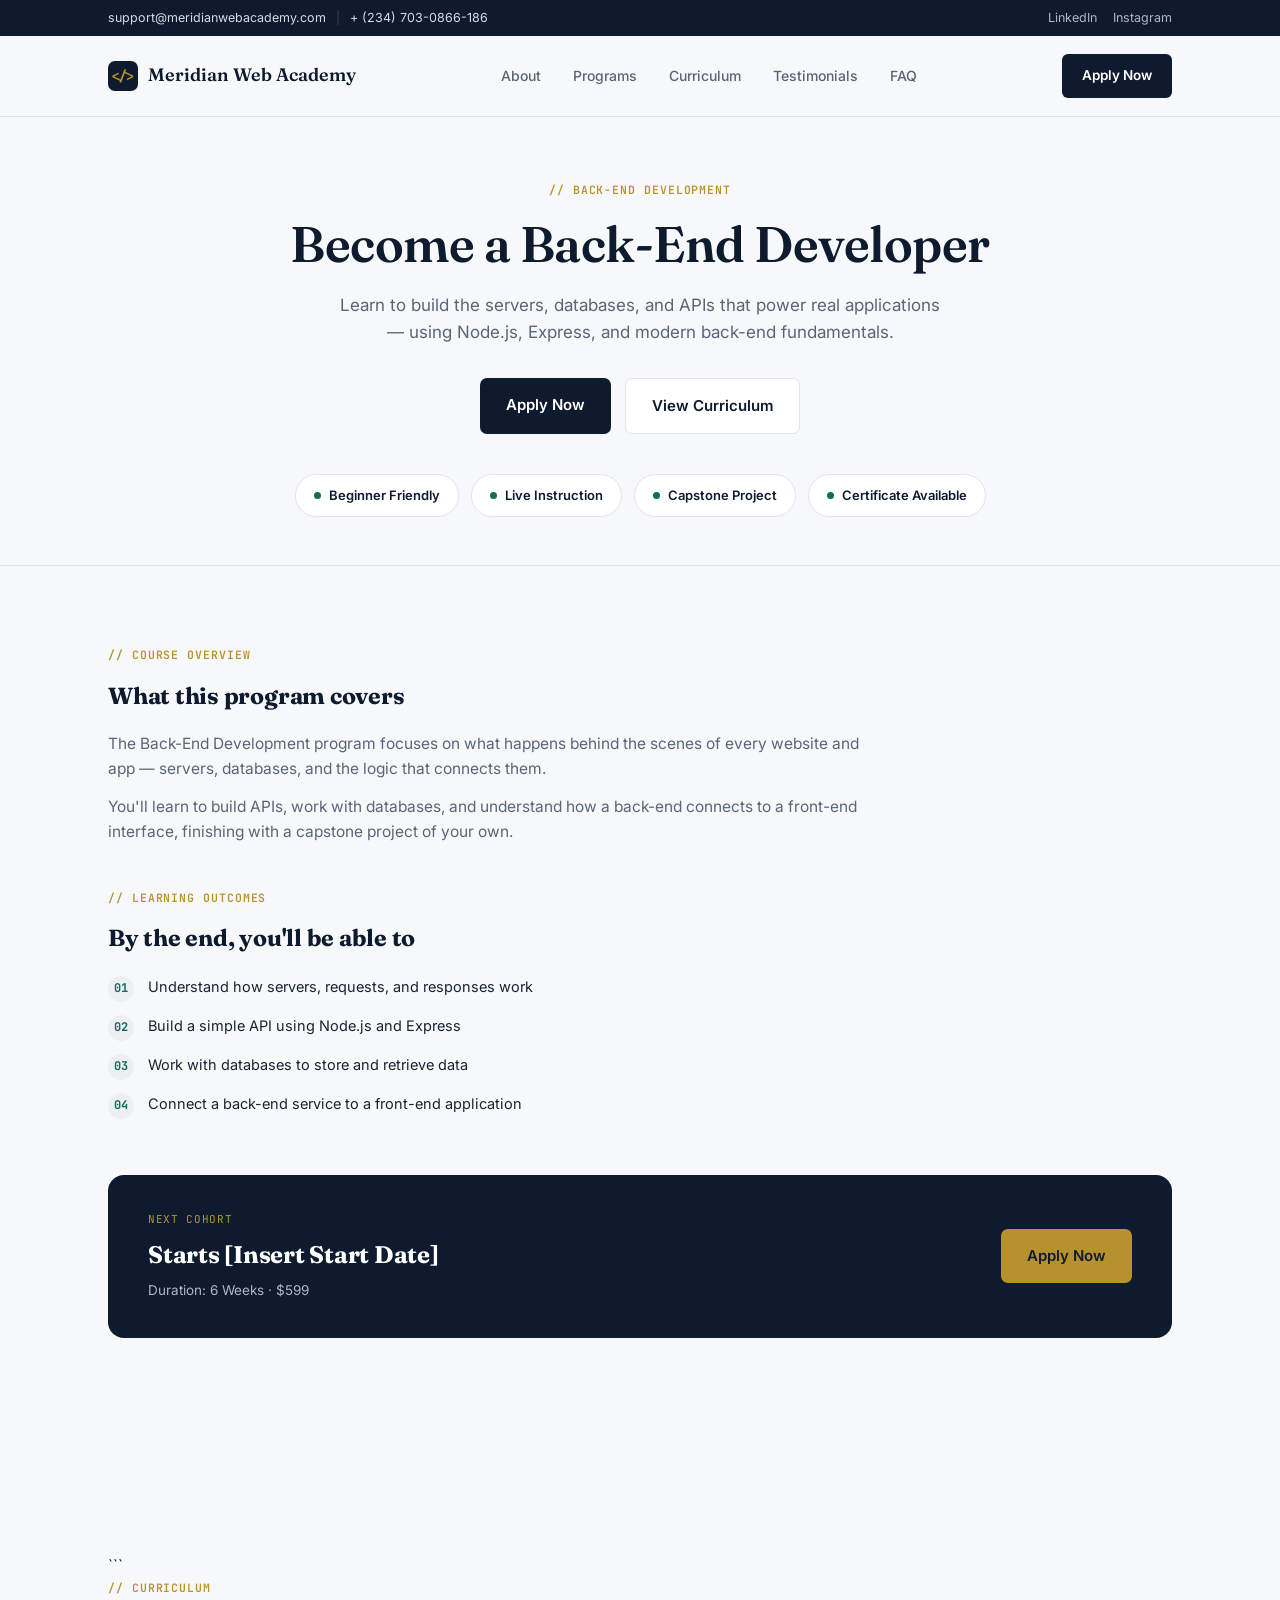
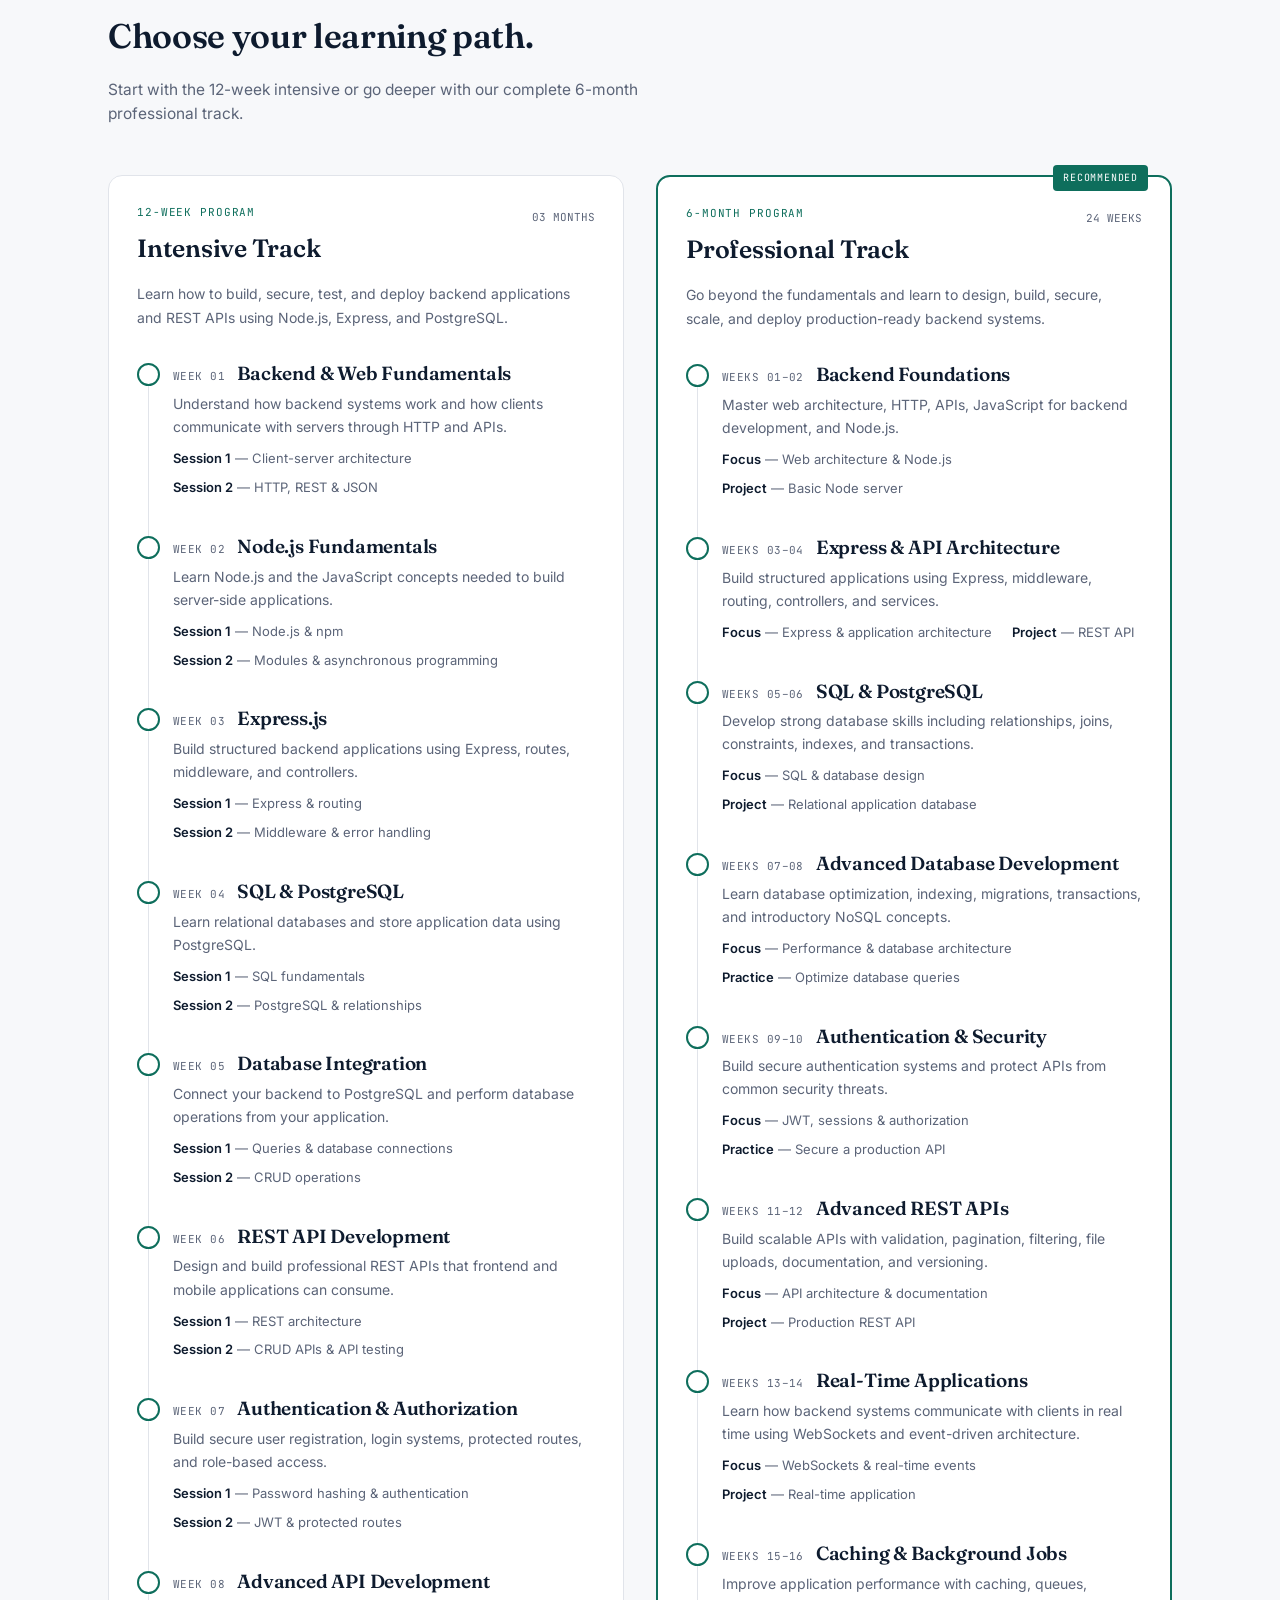
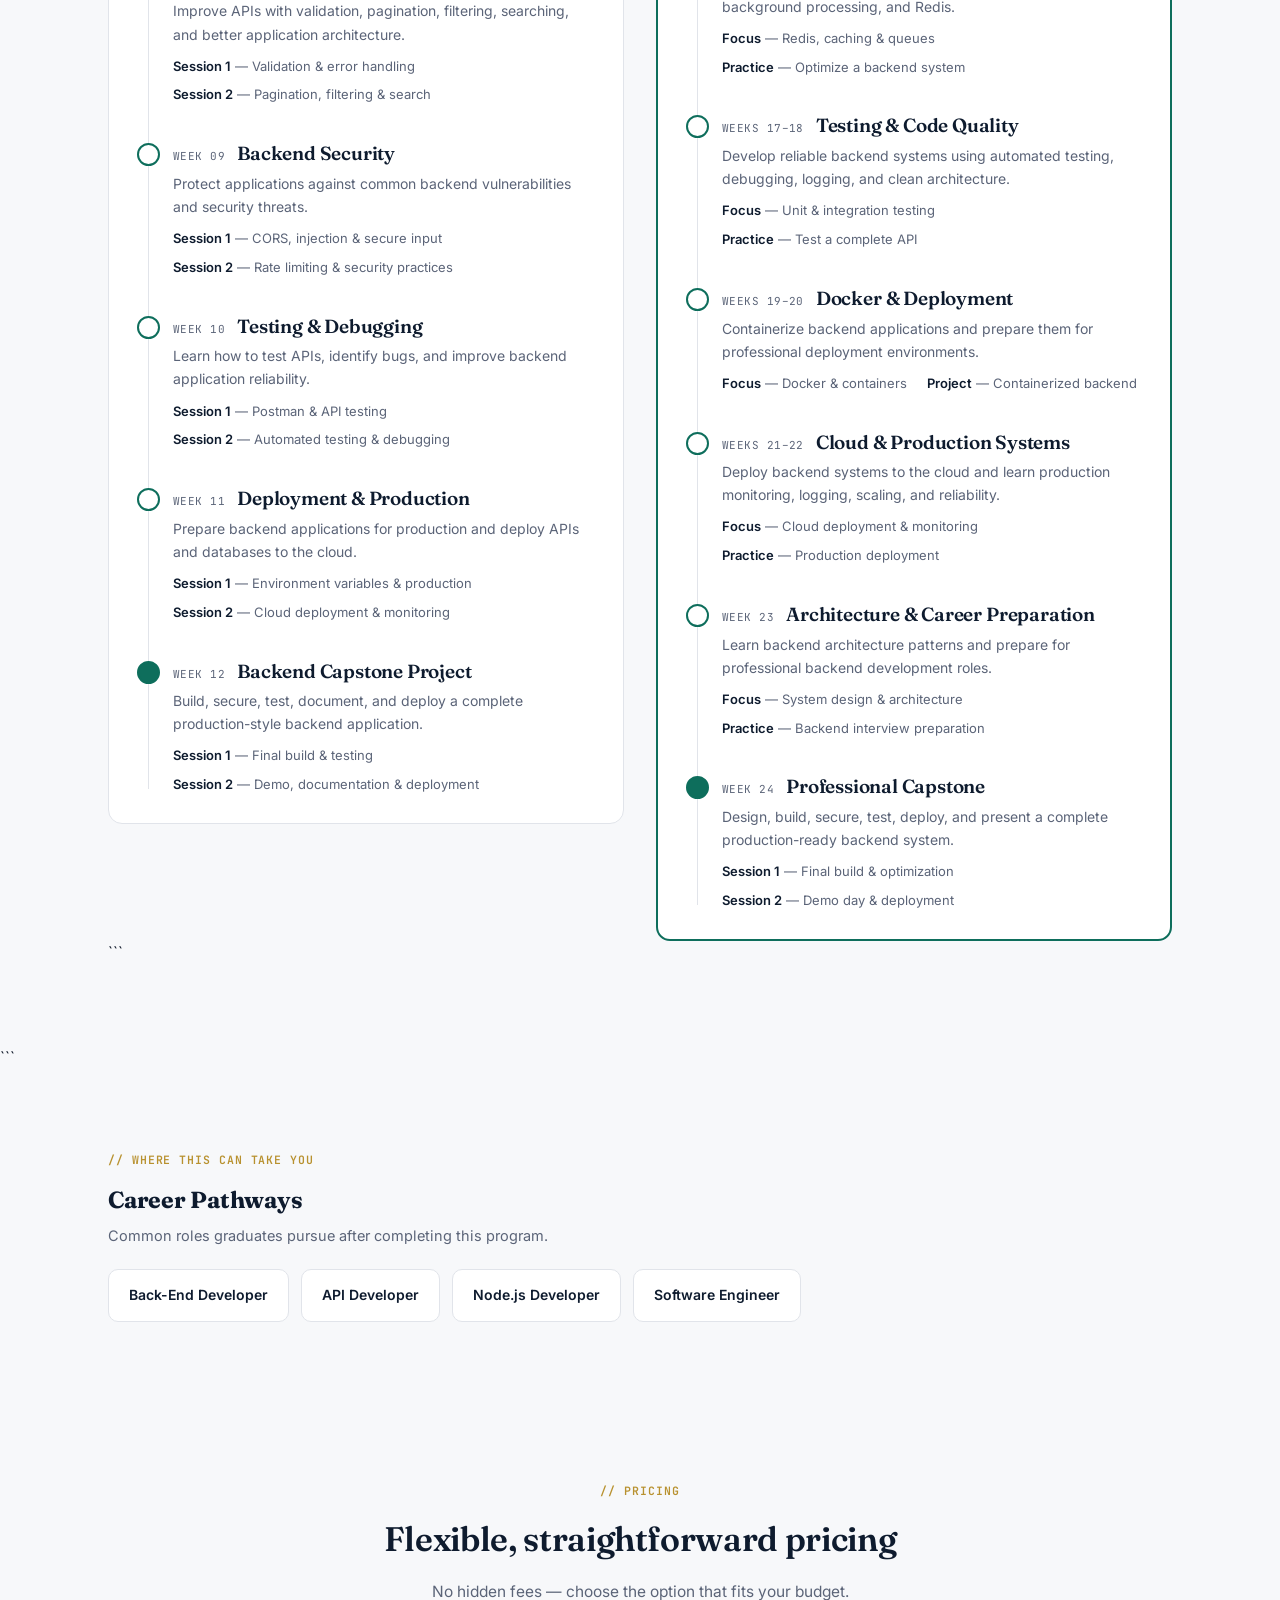
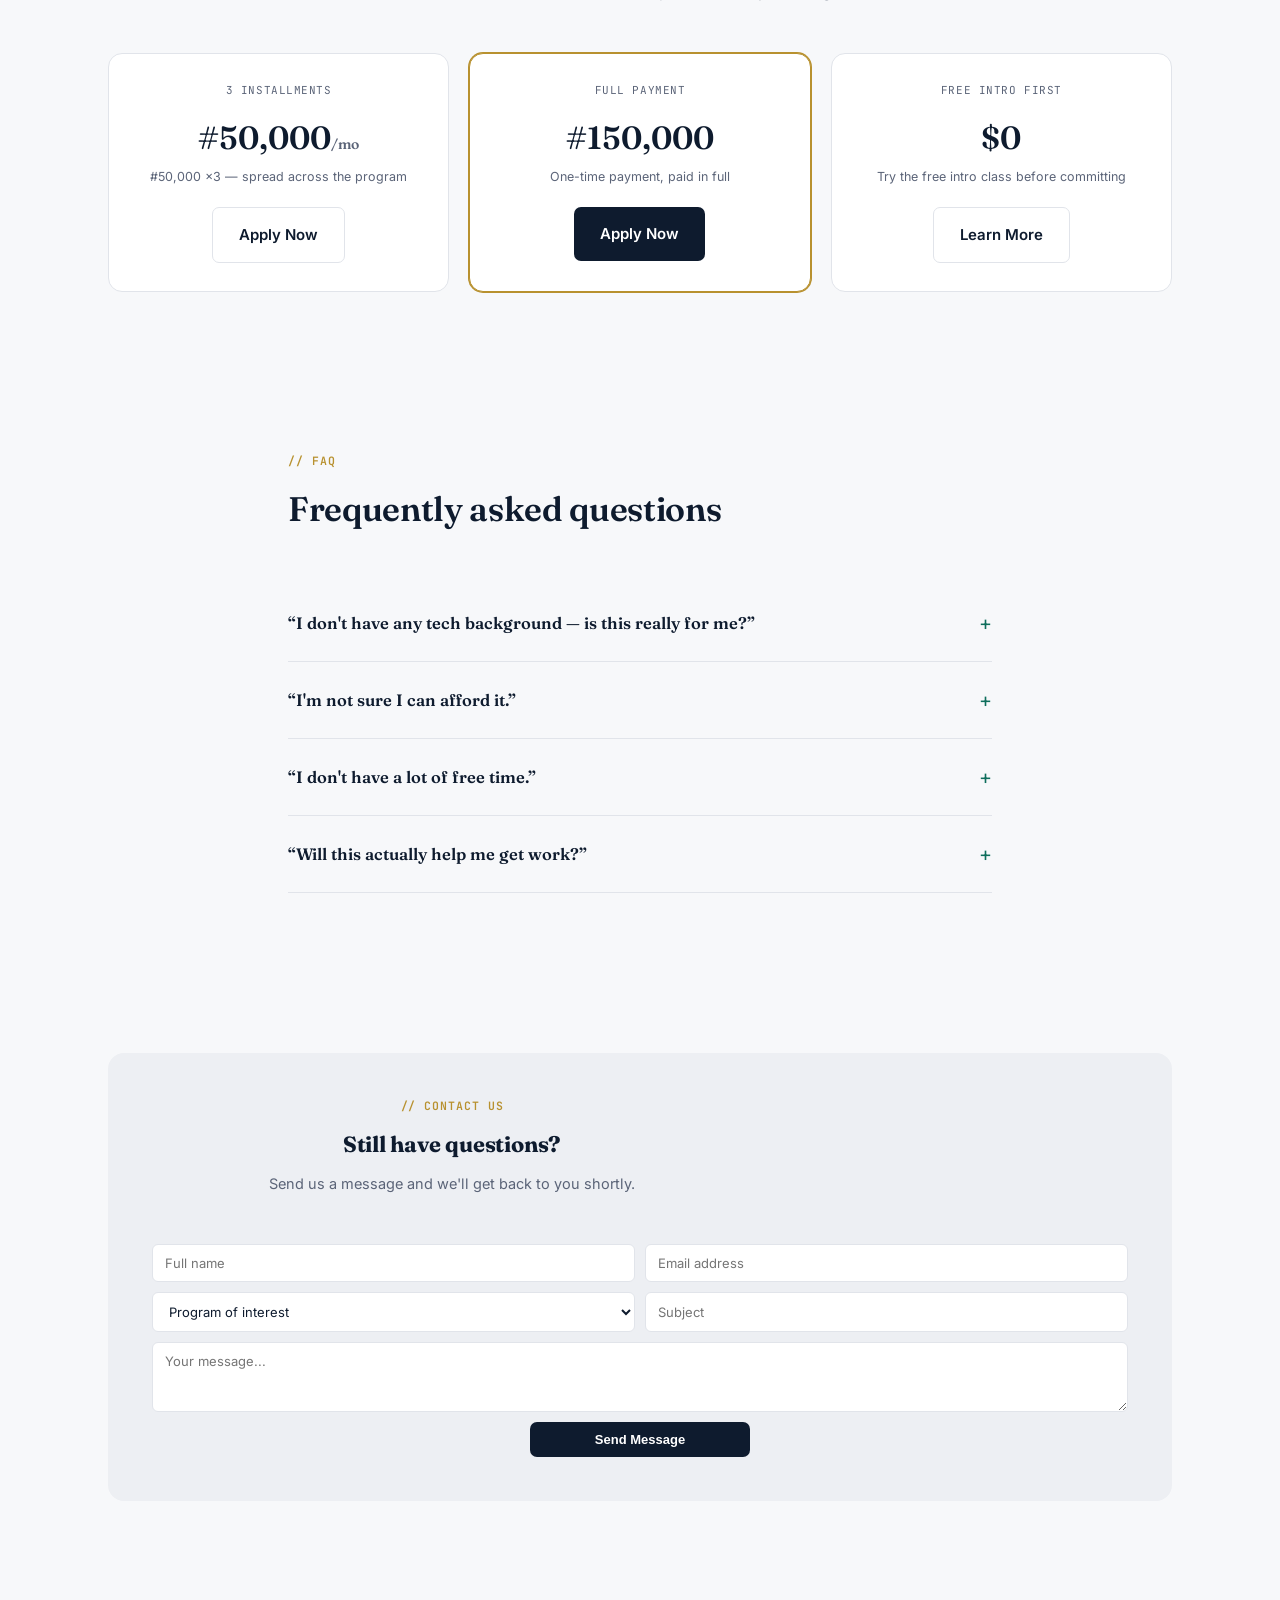
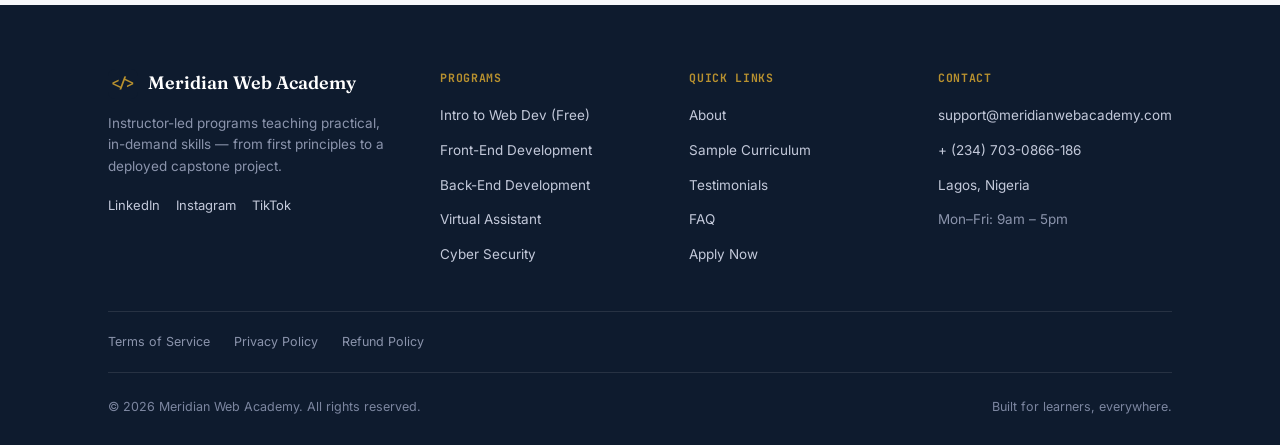
==== commit 305e4a1c: "meridian-web-academy" ====
--- a/backend-development.html
+++ b/backend-development.html
@@ -15,9 +15,9 @@
   <div class="topbar">
     <div class="wrap topbar-inner">
       <div class="topbar-contact">
-        <a href="mailto:hello@yourdomain.com">hello@yourdomain.com</a>
+        <a href="mailto:hello@yourdomain.com">support@meridianwebacademy.com</a>
         <span class="divider">|</span>
-        <a href="tel:+10000000000">+1 (000) 000-0000</a>
+        <a href="tel:+10000000000">+ (234) 703-0866-186</a>
       </div>
       <div class="topbar-social">
         <a href="#">LinkedIn</a>
@@ -617,9 +617,9 @@
       <div class="footer-col">
         <h4>Contact</h4>
         <ul>
-          <li><a href="mailto:hello@yourdomain.com">hello@yourdomain.com</a></li>
-          <li><a href="tel:+10000000000">+1 (000) 000-0000</a></li>
-          <li><a href="#">[Add street address / city]</a></li>
+          <li><a href="mailto:hello@yourdomain.com">support@meridianwebacademy.com</a></li>
+          <li><a href="tel:+10000000000">+ (234) 703-0866-186</a></li>
+          <li><a href="#">Lagos, Nigeria</a></li>
           <li><span class="footer-hours">Mon–Fri: 9am – 5pm</span></li>
         </ul>
       </div>
--- a/css/styles.css
+++ b/css/styles.css
@@ -592,3 +592,33 @@
 @media (max-width:480px){
   .footer-bottom{ flex-direction:column; align-items:flex-start; }
 }
+
+
+
+
+
+
+
+/* ----- This is the form select styling ----- */
+
+
+
+.form-select{margin-bottom:20px;}
+.form-select label{
+  display:block; font-size:13px; font-weight:600; color:var(--navy); margin-bottom:7px;
+}
+.form-select label .optional{color:var(--slate); font-weight:400;}
+
+.form-select input,
+.form-select select,
+.form-select textarea{
+  width:100%; font-family:'Inter',sans-serif; font-size:14.5px; color:var(--ink);
+  background:var(--paper); border:1px solid var(--line); border-radius:8px;
+  padding:12px 14px; outline:none;
+}
+.form-select input:focus,
+.form-select select:focus,
+.form-select textarea:focus{
+  border-color:var(--teal); box-shadow:0 0 0 3px rgba(14,110,92,0.12);
+}
+.form-select textarea{resize:vertical; min-height:90px;}
